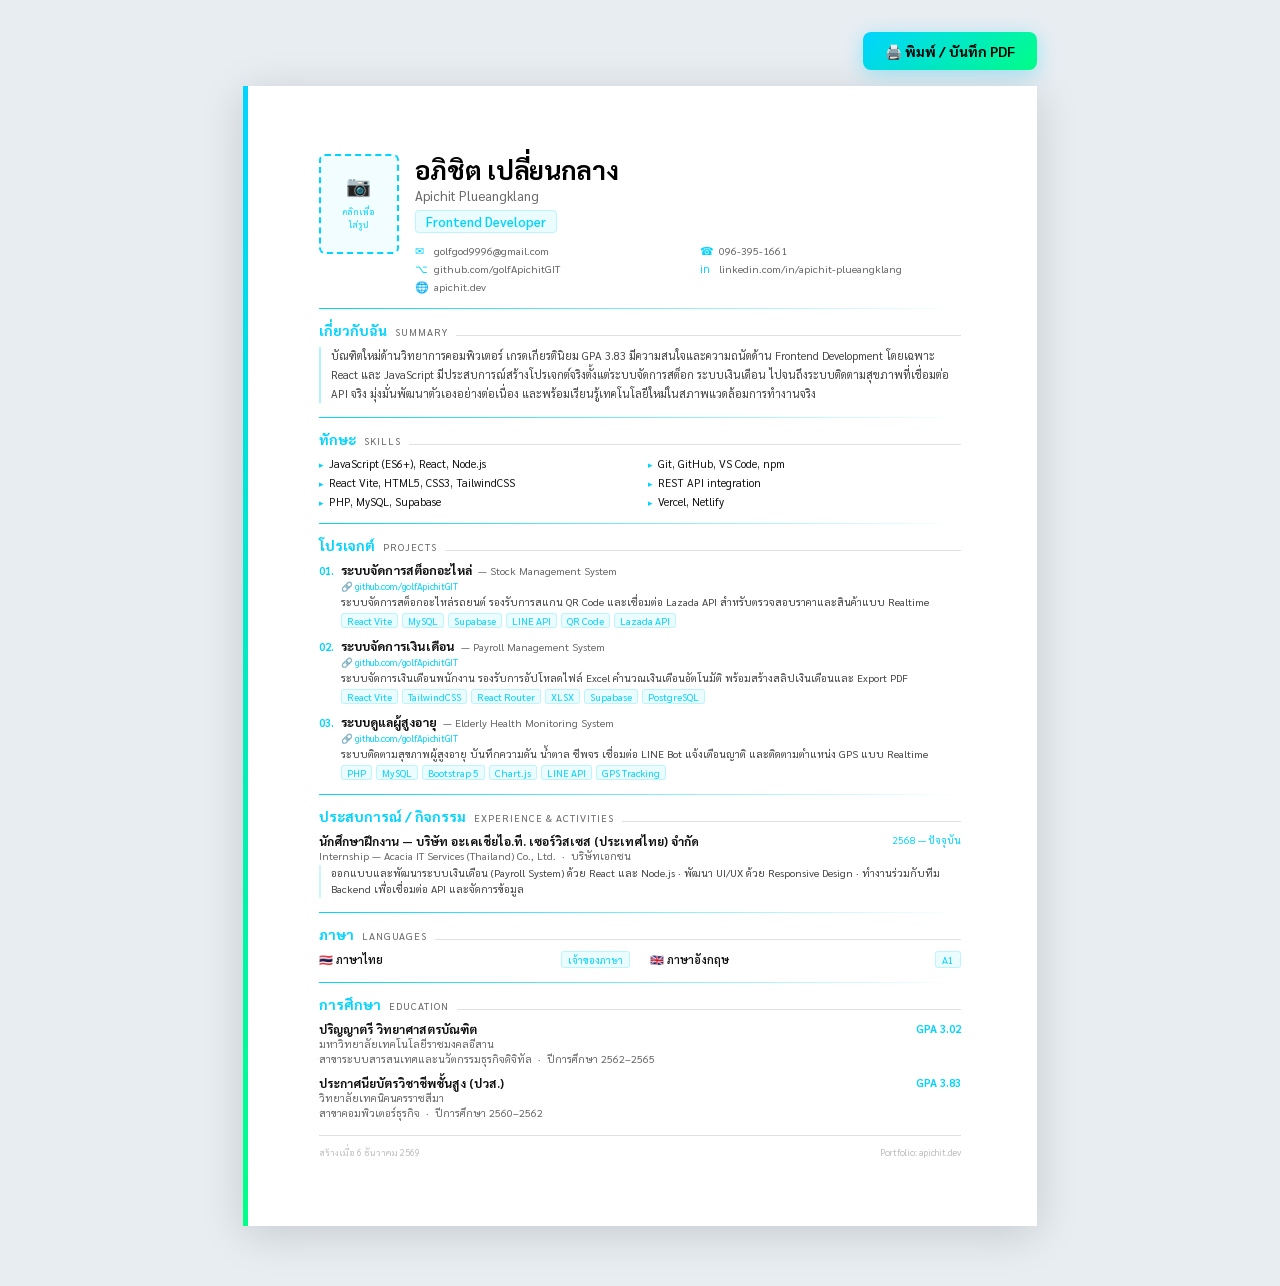
==== cv-print.html @ c7fe65fa "edit skill" ====
<!DOCTYPE html>
<html lang="th">
<head>
<meta charset="UTF-8">
<meta name="viewport" content="width=device-width, initial-scale=1.0">
<title>CV — อภิชิต เปลี่ยนกลาง</title>
<link href="https://fonts.googleapis.com/css2?family=Sarabun:ital,wght@0,300;0,400;0,600;0,700;1,400&display=swap" rel="stylesheet">
<style>
  *, *::before, *::after { margin: 0; padding: 0; box-sizing: border-box; }

  :root {
    --cyan: #00d4ff;
    --green: #00ff88;
    --dark: #050a0f;
    --text: #111;
    --muted: #666;
    --light: #f7f9fa;
    --border: #e0e0e0;
  }

  body {
    font-family: 'Sarabun', sans-serif;
    background: #e8edf2;
    color: var(--text);
    min-height: 100vh;
    display: flex;
    flex-direction: column;
    align-items: center;
    padding: 32px 16px 60px;
  }

  /* Print toolbar */
  .toolbar {
    width: 210mm;
    max-width: 100%;
    display: flex;
    justify-content: flex-end;
    gap: 10px;
    margin-bottom: 16px;
  }

  .btn-print {
    display: flex;
    align-items: center;
    gap: 8px;
    background: linear-gradient(135deg, var(--cyan), var(--green));
    color: #000;
    border: none;
    padding: 10px 22px;
    border-radius: 8px;
    font-family: 'Sarabun', sans-serif;
    font-weight: 700;
    font-size: 14px;
    cursor: pointer;
    box-shadow: 0 4px 20px rgba(0,212,255,0.35);
    transition: transform .2s, box-shadow .2s;
  }
  .btn-print:hover { transform: translateY(-2px); box-shadow: 0 6px 24px rgba(0,212,255,0.5); }

  /* A4 Page */
  .page {
    background: #fff;
    width: 210mm;
    min-height: 297mm;
    max-width: 100%;
    padding: 18mm 20mm 18mm;
    box-shadow: 0 8px 40px rgba(0,0,0,0.15);
    position: relative;
  }

  /* Left accent bar */
  .page::before {
    content: '';
    position: absolute;
    top: 0; left: 0;
    width: 5px;
    height: 100%;
    background: linear-gradient(180deg, var(--cyan), var(--green));
  }

  /* ── HEADER ── */
  .header {
    display: flex;
    align-items: flex-start;
    gap: 16px;
    margin-bottom: 14px;
  }

  /* Photo placeholder */
  .photo-wrap {
    flex-shrink: 0;
    width: 80px;
    height: 100px;
    border-radius: 6px;
    border: 2px dashed var(--cyan);
    background: rgba(0,212,255,0.05);
    display: flex;
    flex-direction: column;
    align-items: center;
    justify-content: center;
    gap: 4px;
    position: relative;
    overflow: hidden;
    cursor: pointer;
  }

  .photo-wrap img {
    width: 100%;
    height: 100%;
    object-fit: cover;
    border-radius: 4px;
    display: none;
  }

  .photo-placeholder-text {
    font-size: 8.5px;
    color: var(--cyan);
    text-align: center;
    line-height: 1.5;
    padding: 4px;
    pointer-events: none;
  }

  .photo-icon {
    font-size: 20px;
    pointer-events: none;
  }

  .photo-input {
    position: absolute;
    inset: 0;
    opacity: 0;
    cursor: pointer;
  }

  .header-info { flex: 1; }

  .name {
    font-size: 26px;
    font-weight: 700;
    letter-spacing: -0.3px;
    line-height: 1.2;
    color: #000;
  }

  .name-en {
    font-size: 13px;
    font-weight: 400;
    color: var(--muted);
    margin-top: 2px;
  }

  .job-title {
    display: inline-block;
    margin-top: 6px;
    font-size: 13px;
    font-weight: 600;
    color: var(--cyan);
    background: rgba(0,212,255,0.08);
    padding: 2px 10px;
    border-radius: 4px;
    border: 1px solid rgba(0,212,255,0.2);
  }

  .contact-grid {
    display: grid;
    grid-template-columns: 1fr 1fr;
    gap: 3px 24px;
    margin-top: 10px;
  }

  .contact-item {
    font-size: 10.5px;
    color: var(--muted);
    display: flex;
    align-items: center;
    gap: 5px;
  }

  .contact-item span.icon {
    color: var(--cyan);
    font-size: 11px;
    width: 14px;
  }

  .contact-item a {
    color: var(--muted);
    text-decoration: none;
  }
  .contact-item a:hover { color: var(--cyan); }

  /* ── DIVIDER ── */
  .divider {
    height: 1px;
    background: linear-gradient(90deg, var(--cyan), transparent);
    margin: 12px 0;
  }

  /* ── SECTION ── */
  .section { margin-bottom: 14px; }

  .section-header {
    display: flex;
    align-items: baseline;
    gap: 8px;
    margin-bottom: 8px;
  }

  .section-title-th {
    font-size: 14px;
    font-weight: 700;
    color: var(--cyan);
  }

  .section-title-en {
    font-size: 10px;
    font-weight: 400;
    color: var(--muted);
    text-transform: uppercase;
    letter-spacing: 1px;
  }

  .section-line {
    flex: 1;
    height: 1px;
    background: var(--border);
    margin-bottom: 2px;
  }

  /* ── SUMMARY ── */
  .summary-text {
    font-size: 11px;
    color: #444;
    line-height: 1.7;
    padding-left: 4px;
    border-left: 2px solid rgba(0,212,255,0.3);
    padding-left: 10px;
  }

  /* ── SKILLS ── */
  .skills-grid {
    display: grid;
    grid-template-columns: 1fr 1fr;
    gap: 4px 16px;
  }

  .skill-row {
    font-size: 11px;
    color: var(--text);
    display: flex;
    align-items: center;
    gap: 5px;
  }

  .skill-row::before {
    content: '▸';
    color: var(--cyan);
    font-size: 9px;
    flex-shrink: 0;
  }

  /* ── PROJECTS ── */
  .project { margin-bottom: 10px; }

  .project-header {
    display: flex;
    align-items: baseline;
    gap: 6px;
    margin-bottom: 2px;
  }

  .project-num {
    font-size: 11px;
    font-weight: 700;
    color: var(--cyan);
    min-width: 16px;
  }

  .project-name-th {
    font-size: 12.5px;
    font-weight: 700;
    color: var(--text);
  }

  .project-name-en {
    font-size: 10.5px;
    color: var(--muted);
    font-weight: 400;
  }

  .project-meta {
    font-size: 9.5px;
    color: var(--muted);
    margin-left: 22px;
    margin-bottom: 2px;
    display: flex;
    gap: 10px;
  }

  .project-meta a {
    color: var(--cyan);
    text-decoration: none;
  }

  .project-desc {
    font-size: 10.5px;
    color: #444;
    margin: 2px 0 3px 22px;
    line-height: 1.5;
  }

  .tech-stack {
    font-size: 10px;
    color: var(--cyan);
    margin-left: 22px;
    display: flex;
    flex-wrap: wrap;
    gap: 4px;
  }

  .tech-tag {
    background: rgba(0,212,255,0.08);
    border: 1px solid rgba(0,212,255,0.2);
    border-radius: 3px;
    padding: 0px 5px;
  }

  /* ── INTERNSHIP / ACTIVITIES ── */
  .exp-item { margin-bottom: 10px; }

  .exp-header {
    display: flex;
    justify-content: space-between;
    align-items: flex-start;
  }

  .exp-title-th {
    font-size: 12px;
    font-weight: 700;
    color: var(--text);
  }

  .exp-title-en {
    font-size: 10.5px;
    color: var(--muted);
  }

  .exp-period {
    font-size: 10px;
    color: var(--cyan);
    white-space: nowrap;
    margin-left: 8px;
  }

  .exp-desc {
    font-size: 10.5px;
    color: #444;
    margin-top: 3px;
    line-height: 1.6;
    padding-left: 10px;
    border-left: 2px solid rgba(0,212,255,0.2);
  }

  .exp-placeholder {
    font-size: 10.5px;
    color: #bbb;
    font-style: italic;
    border: 1px dashed #ddd;
    border-radius: 4px;
    padding: 6px 10px;
  }

  /* ── LANG & CERT ── */
  .lang-cert-grid {
    display: grid;
    grid-template-columns: 1fr 1fr;
    gap: 6px 20px;
  }

  .lang-item {
    display: flex;
    align-items: center;
    justify-content: space-between;
    font-size: 11px;
  }

  .lang-name { color: var(--text); font-weight: 600; }
  .lang-level {
    font-size: 10px;
    color: var(--cyan);
    background: rgba(0,212,255,0.08);
    border: 1px solid rgba(0,212,255,0.2);
    border-radius: 3px;
    padding: 1px 6px;
  }

  /* ── EDUCATION ── */
  .edu-item { margin-bottom: 10px; }

  .edu-header {
    display: flex;
    justify-content: space-between;
    align-items: flex-start;
  }

  .edu-degree-th {
    font-size: 12px;
    font-weight: 700;
    color: var(--text);
  }

  .edu-degree-en {
    font-size: 10.5px;
    color: var(--muted);
  }

  .edu-gpa {
    font-size: 11px;
    font-weight: 700;
    color: var(--cyan);
    white-space: nowrap;
  }

  .edu-detail {
    font-size: 10.5px;
    color: var(--muted);
    margin-top: 2px;
  }

  /* ── FOOTER ── */
  .cv-footer {
    margin-top: 16px;
    padding-top: 10px;
    border-top: 1px solid var(--border);
    display: flex;
    justify-content: space-between;
    align-items: center;
  }

  .footer-date {
    font-size: 9px;
    color: #bbb;
  }

  .footer-brand {
    font-size: 9px;
    color: #bbb;
  }

  /* ── PRINT ── */
  @media print {
    body { background: white; padding: 0; }
    .toolbar { display: none; }
    .page {
      box-shadow: none;
      width: 100%;
      min-height: unset;
      padding: 15mm 18mm;
    }
    .page::before { display: none; }
    a { color: var(--muted) !important; }
    .photo-wrap { border-style: solid; }
    .photo-placeholder-text, .photo-icon { display: none; }
  }

  @page { size: A4; margin: 0; }
</style>
</head>
<body>

<div class="toolbar no-print">
  <button class="btn-print" onclick="window.print()">
    🖨️ พิมพ์ / บันทึก PDF
  </button>
</div>

<div class="page">

  <!-- HEADER -->
  <div class="header">

    <!-- Photo -->
    <div class="photo-wrap" title="คลิกเพื่ออัปโหลดรูปภาพ">
      <img id="photo-preview" src="" alt="profile photo">
      <div class="photo-icon">📷</div>
      <div class="photo-placeholder-text">คลิกเพื่อ<br>ใส่รูป</div>
      <input type="file" class="photo-input" accept="image/*" id="photo-input">
    </div>

    <div class="header-info">
      <div class="name">อภิชิต เปลี่ยนกลาง</div>
      <div class="name-en">Apichit Plueangklang</div>
      <div class="job-title">Frontend Developer</div>
      <div class="contact-grid">
        <div class="contact-item">
          <span class="icon">✉</span>
          <a href="mailto:golfgod9996@gmail.com">golfgod9996@gmail.com</a>
        </div>
        <div class="contact-item">
          <span class="icon">☎</span>
          096-395-1661
        </div>
        <div class="contact-item">
          <span class="icon">⌥</span>
          <a href="https://github.com/golfApichitGIT" target="_blank">github.com/golfApichitGIT</a>
        </div>
        <div class="contact-item">
          <span class="icon">in</span>
          <a href="https://www.linkedin.com/in/apichit-pulangklang-5ba726401/" target="_blank">linkedin.com/in/apichit-plueangklang</a>
        </div>
        <div class="contact-item">
          <span class="icon">🌐</span>
          <a href="https://apichit.dev" target="_blank">apichit.dev</a>
        </div>
      </div>
    </div>
  </div>

  <div class="divider"></div>

  <!-- SUMMARY -->
  <div class="section">
    <div class="section-header">
      <span class="section-title-th">เกี่ยวกับฉัน</span>
      <span class="section-title-en">Summary</span>
      <div class="section-line"></div>
    </div>
    <div class="summary-text">
      บัณฑิตใหม่ด้านวิทยาการคอมพิวเตอร์ เกรดเกียรตินิยม GPA 3.83 มีความสนใจและความถนัดด้าน Frontend Development
      โดยเฉพาะ React และ JavaScript มีประสบการณ์สร้างโปรเจกต์จริงตั้งแต่ระบบจัดการสต็อก ระบบเงินเดือน
      ไปจนถึงระบบติดตามสุขภาพที่เชื่อมต่อ API จริง มุ่งมั่นพัฒนาตัวเองอย่างต่อเนื่อง และพร้อมเรียนรู้เทคโนโลยีใหม่ในสภาพแวดล้อมการทำงานจริง
    </div>
  </div>

  <div class="divider"></div>

  <!-- SKILLS -->
  <div class="section">
    <div class="section-header">
      <span class="section-title-th">ทักษะ</span>
      <span class="section-title-en">Skills</span>
      <div class="section-line"></div>
    </div>
    <div class="skills-grid">
      <div class="skill-row">JavaScript (ES6+), React, Node.js</div>
      <div class="skill-row">Git, GitHub, VS Code, npm</div>
      <div class="skill-row">React Vite, HTML5, CSS3, TailwindCSS</div>
      <div class="skill-row">REST API integration</div>
      <div class="skill-row">PHP, MySQL, Supabase</div>
      <div class="skill-row">Vercel, Netlify</div>
    </div>
  </div>

  <div class="divider"></div>

  <!-- PROJECTS -->
  <div class="section">
    <div class="section-header">
      <span class="section-title-th">โปรเจกต์</span>
      <span class="section-title-en">Projects</span>
      <div class="section-line"></div>
    </div>

    <div class="project">
      <div class="project-header">
        <span class="project-num">01.</span>
        <span class="project-name-th">ระบบจัดการสต็อกอะไหล่</span>
        <span class="project-name-en">— Stock Management System</span>
      </div>
      <div class="project-meta">
        <span>🔗 <a href="https://github.com/golfApichitGIT" target="_blank">github.com/golfApichitGIT</a></span>
      </div>
      <div class="project-desc">ระบบจัดการสต็อกอะไหล่รถยนต์ รองรับการสแกน QR Code และเชื่อมต่อ Lazada API สำหรับตรวจสอบราคาและสินค้าแบบ Realtime</div>
      <div class="tech-stack">
        <span class="tech-tag">React Vite</span>
        <span class="tech-tag">MySQL</span>
        <span class="tech-tag">Supabase</span>
        <span class="tech-tag">LINE API</span>
        <span class="tech-tag">QR Code</span>
        <span class="tech-tag">Lazada API</span>
      </div>
    </div>

    <div class="project">
      <div class="project-header">
        <span class="project-num">02.</span>
        <span class="project-name-th">ระบบจัดการเงินเดือน</span>
        <span class="project-name-en">— Payroll Management System</span>
      </div>
      <div class="project-meta">
        <span>🔗 <a href="https://github.com/golfApichitGIT" target="_blank">github.com/golfApichitGIT</a></span>
      </div>
      <div class="project-desc">ระบบจัดการเงินเดือนพนักงาน รองรับการอัปโหลดไฟล์ Excel คำนวณเงินเดือนอัตโนมัติ พร้อมสร้างสลิปเงินเดือนและ Export PDF</div>
      <div class="tech-stack">
        <span class="tech-tag">React Vite</span>
        <span class="tech-tag">TailwindCSS</span>
        <span class="tech-tag">React Router</span>
        <span class="tech-tag">XLSX</span>
        <span class="tech-tag">Supabase</span>
        <span class="tech-tag">PostgreSQL</span>
      </div>
    </div>

    <div class="project">
      <div class="project-header">
        <span class="project-num">03.</span>
        <span class="project-name-th">ระบบดูแลผู้สูงอายุ</span>
        <span class="project-name-en">— Elderly Health Monitoring System</span>
      </div>
      <div class="project-meta">
        <span>🔗 <a href="https://github.com/golfApichitGIT" target="_blank">github.com/golfApichitGIT</a></span>
      </div>
      <div class="project-desc">ระบบติดตามสุขภาพผู้สูงอายุ บันทึกความดัน น้ำตาล ชีพจร เชื่อมต่อ LINE Bot แจ้งเตือนญาติ และติดตามตำแหน่ง GPS แบบ Realtime</div>
      <div class="tech-stack">
        <span class="tech-tag">PHP</span>
        <span class="tech-tag">MySQL</span>
        <span class="tech-tag">Bootstrap 5</span>
        <span class="tech-tag">Chart.js</span>
        <span class="tech-tag">LINE API</span>
        <span class="tech-tag">GPS Tracking</span>
      </div>
    </div>
  </div>

  <div class="divider"></div>

  <!-- INTERNSHIP / ACTIVITIES -->
  <div class="section">
    <div class="section-header">
      <span class="section-title-th">ประสบการณ์ / กิจกรรม</span>
      <span class="section-title-en">Experience &amp; Activities</span>
      <div class="section-line"></div>
    </div>

    <div class="exp-item">
      <div class="exp-header">
        <div>
          <div class="exp-title-th">นักศึกษาฝึกงาน — บริษัท อะเคเชียไอ.ที. เซอร์วิสเซส (ประเทศไทย) จำกัด</div>
          <div class="exp-title-en">Internship — Acacia IT Services (Thailand) Co., Ltd. &nbsp;·&nbsp; บริษัทเอกชน</div>
        </div>
        <div class="exp-period">2568 — ปัจจุบัน</div>
      </div>
      <div class="exp-desc">
        ออกแบบและพัฒนาระบบเงินเดือน (Payroll System) ด้วย React และ Node.js · พัฒนา UI/UX ด้วย Responsive Design · ทำงานร่วมกับทีม Backend เพื่อเชื่อมต่อ API และจัดการข้อมูล
      </div>
    </div>
  </div>

  <div class="divider"></div>

  <!-- LANGUAGE -->
  <div class="section">
    <div class="section-header">
      <span class="section-title-th">ภาษา</span>
      <span class="section-title-en">Languages</span>
      <div class="section-line"></div>
    </div>
    <div class="lang-cert-grid">
      <div class="lang-item">
        <span class="lang-name">🇹🇭 ภาษาไทย</span>
        <span class="lang-level">เจ้าของภาษา</span>
      </div>
      <div class="lang-item">
        <span class="lang-name">🇬🇧 ภาษาอังกฤษ</span>
        <span class="lang-level">A1</span>
      </div>
    </div>
  </div>

  <div class="divider"></div>

  <!-- EDUCATION -->
  <div class="section">
    <div class="section-header">
      <span class="section-title-th">การศึกษา</span>
      <span class="section-title-en">Education</span>
      <div class="section-line"></div>
    </div>

    <div class="edu-item">
      <div class="edu-header">
        <div>
          <div class="edu-degree-th">ปริญญาตรี วิทยาศาสตรบัณฑิต</div>
          <div class="edu-degree-en">มหาวิทยาลัยเทคโนโลยีราชมงคลอีสาน</div>
          <div class="edu-detail">สาขาระบบสารสนเทศและนวัตกรรมธุรกิจดิจิทัล &nbsp;·&nbsp; ปีการศึกษา 2562–2565</div>
        </div>
        <div class="edu-gpa">GPA 3.02</div>
      </div>
    </div>

    <div class="edu-item">
      <div class="edu-header">
        <div>
          <div class="edu-degree-th">ประกาศนียบัตรวิชาชีพชั้นสูง (ปวส.)</div>
          <div class="edu-degree-en">วิทยาลัยเทคนิคนครราชสีมา</div>
          <div class="edu-detail">สาขาคอมพิวเตอร์ธุรกิจ &nbsp;·&nbsp; ปีการศึกษา 2560–2562</div>
        </div>
        <div class="edu-gpa">GPA 3.83</div>
      </div>
    </div>
  </div>

  <!-- FOOTER -->
  <div class="cv-footer">
    <div class="footer-date" id="gen-date"></div>
    <div class="footer-brand">Portfolio: apichit.dev</div>
  </div>

</div>

<script>
  // Generate date
  const d = new Date();
  document.getElementById('gen-date').textContent =
    'สร้างเมื่อ ' + d.toLocaleDateString('th-TH', { year: 'numeric', month: 'long', day: 'numeric' });

  // Photo upload preview
  const input = document.getElementById('photo-input');
  const preview = document.getElementById('photo-preview');
  const wrap = preview.closest('.photo-wrap');

  input.addEventListener('change', function() {
    const file = this.files[0];
    if (!file) return;
    const reader = new FileReader();
    reader.onload = function(e) {
      preview.src = e.target.result;
      preview.style.display = 'block';
      wrap.querySelector('.photo-icon').style.display = 'none';
      wrap.querySelector('.photo-placeholder-text').style.display = 'none';
    };
    reader.readAsDataURL(file);
  });
</script>
</body>
</html>
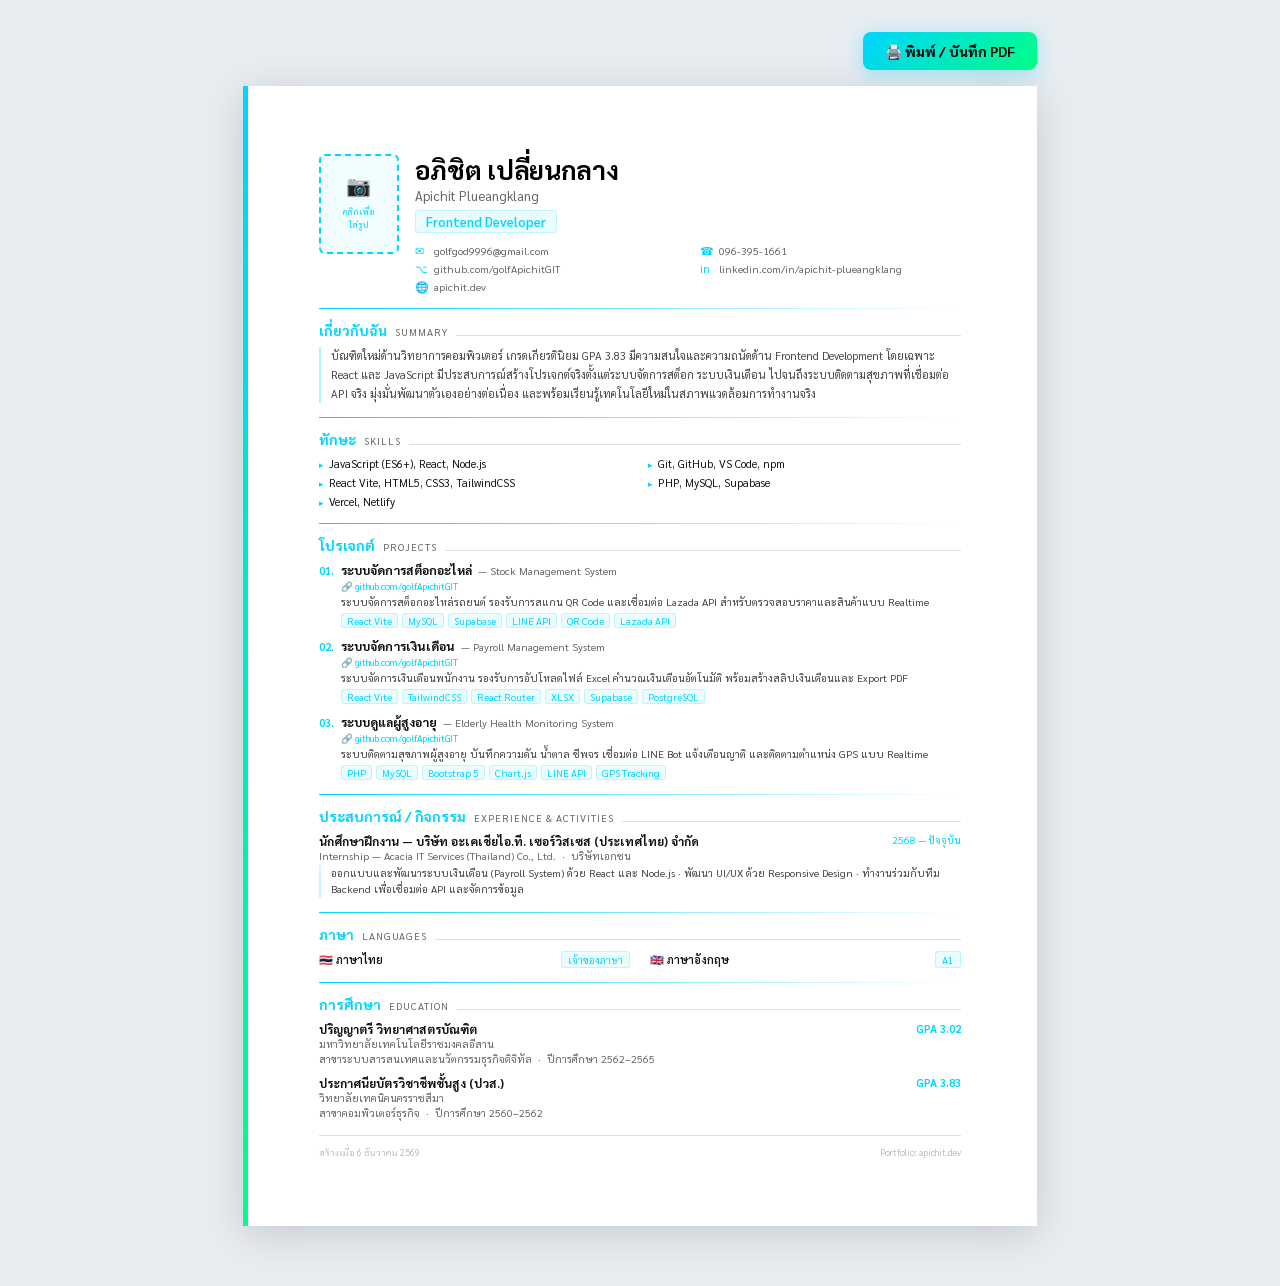
==== commit 16eb4b00: "fix: resolve missing main.js, CV print, image paths, performance, accessibility & code quality" ====
--- a/cv-print.html
+++ b/cv-print.html
@@ -545,7 +545,6 @@
       <div class="skill-row">JavaScript (ES6+), React, Node.js</div>
       <div class="skill-row">Git, GitHub, VS Code, npm</div>
       <div class="skill-row">React Vite, HTML5, CSS3, TailwindCSS</div>
-      <div class="skill-row">REST API integration</div>
       <div class="skill-row">PHP, MySQL, Supabase</div>
       <div class="skill-row">Vercel, Netlify</div>
     </div>
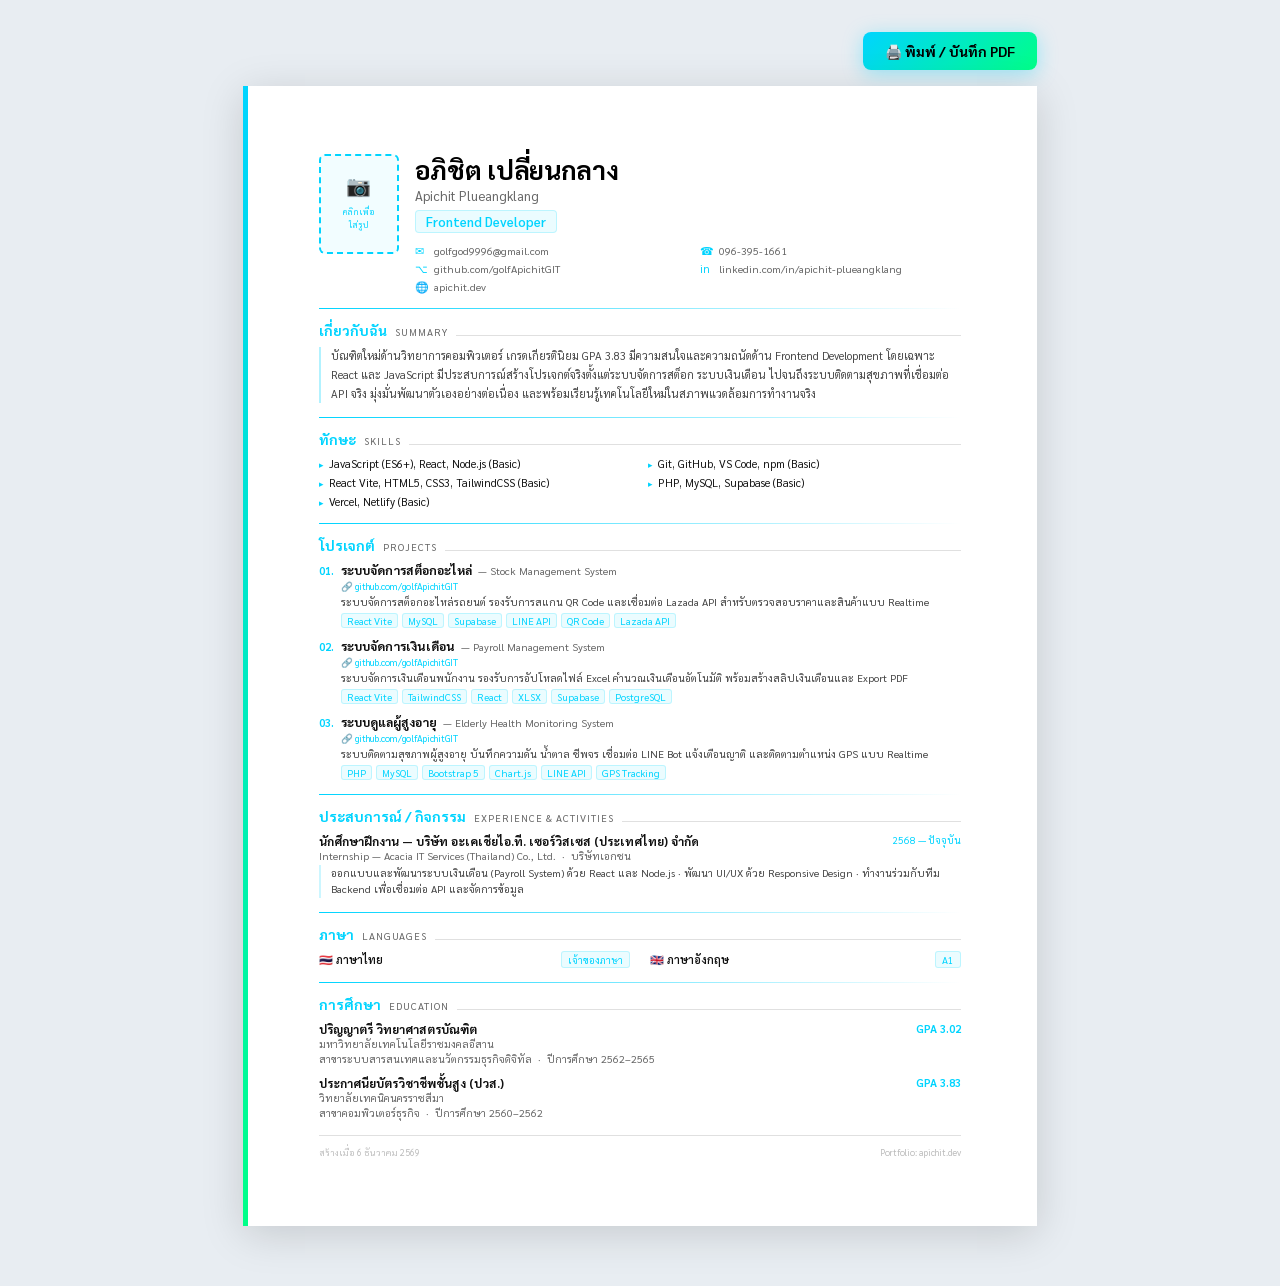
==== commit c9eb2cfc: "add(basic)" ====
--- a/cv-print.html
+++ b/cv-print.html
@@ -542,11 +542,11 @@
       <div class="section-line"></div>
     </div>
     <div class="skills-grid">
-      <div class="skill-row">JavaScript (ES6+), React, Node.js</div>
-      <div class="skill-row">Git, GitHub, VS Code, npm</div>
-      <div class="skill-row">React Vite, HTML5, CSS3, TailwindCSS</div>
-      <div class="skill-row">PHP, MySQL, Supabase</div>
-      <div class="skill-row">Vercel, Netlify</div>
+      <div class="skill-row">JavaScript (ES6+), React, Node.js (Basic)</div>
+      <div class="skill-row">Git, GitHub, VS Code, npm (Basic)</div>
+      <div class="skill-row">React Vite, HTML5, CSS3, TailwindCSS (Basic)</div>
+      <div class="skill-row">PHP, MySQL, Supabase (Basic)</div>
+      <div class="skill-row">Vercel, Netlify (Basic)</div>
     </div>
   </div>
 
@@ -593,7 +593,7 @@
       <div class="tech-stack">
         <span class="tech-tag">React Vite</span>
         <span class="tech-tag">TailwindCSS</span>
-        <span class="tech-tag">React Router</span>
+        <span class="tech-tag">React</span>
         <span class="tech-tag">XLSX</span>
         <span class="tech-tag">Supabase</span>
         <span class="tech-tag">PostgreSQL</span>
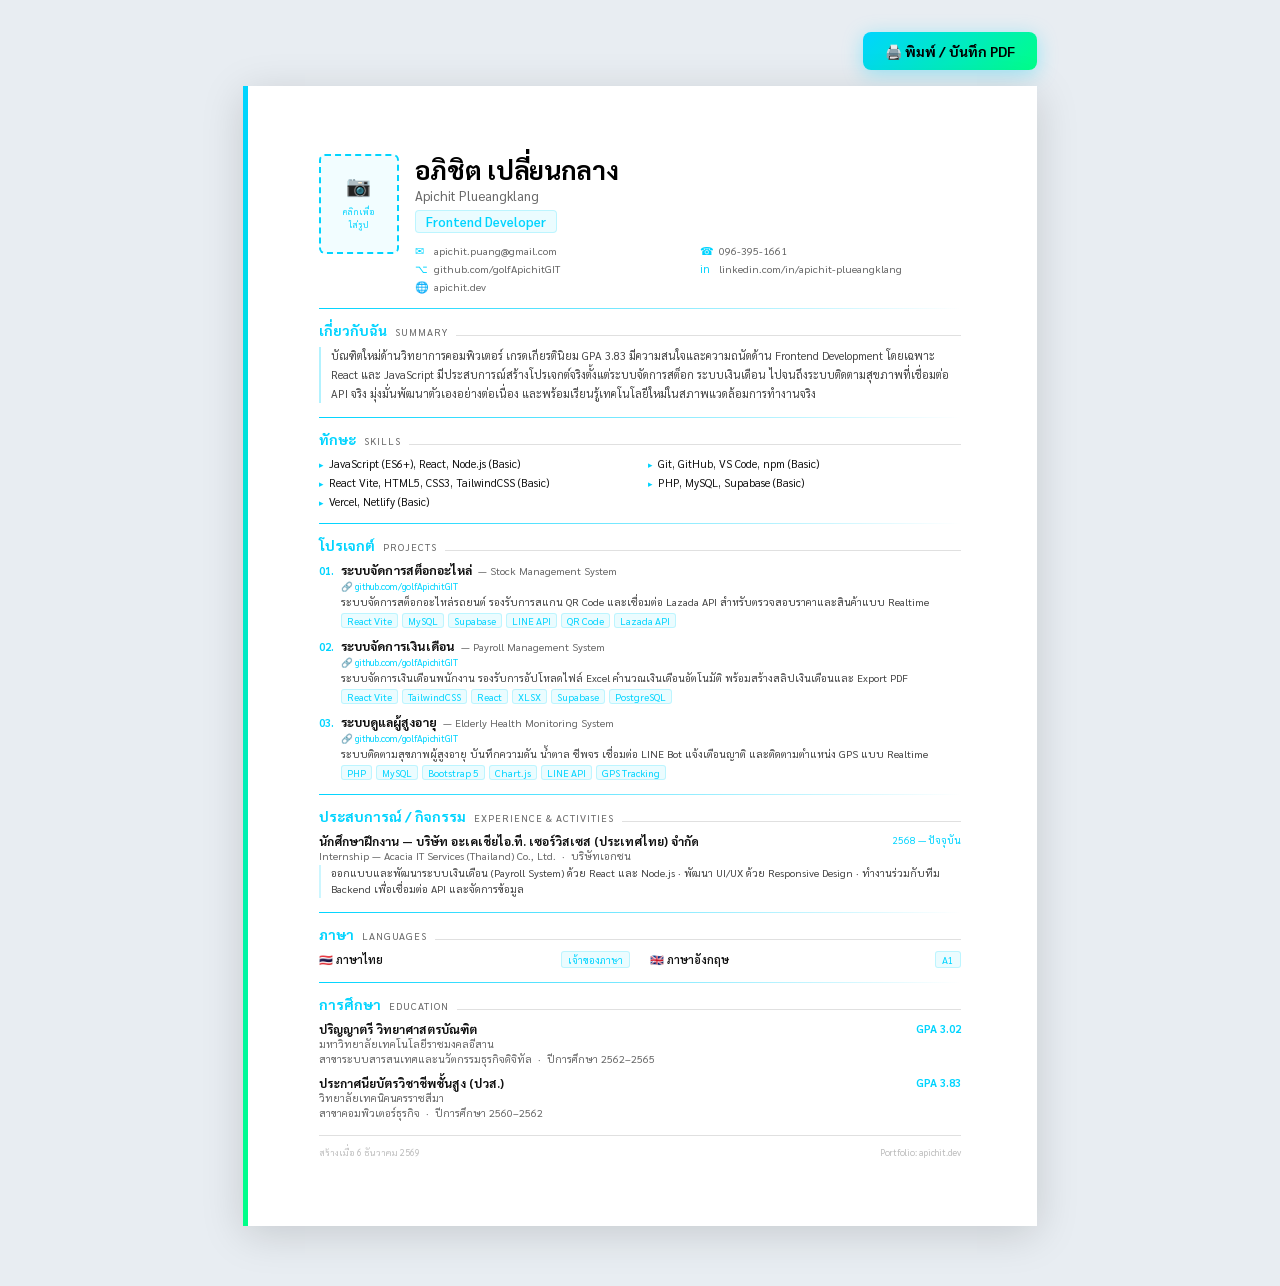
==== commit 976f2077: "edit Mail" ====
--- a/cv-print.html
+++ b/cv-print.html
@@ -494,7 +494,7 @@
       <div class="contact-grid">
         <div class="contact-item">
           <span class="icon">✉</span>
-          <a href="mailto:golfgod9996@gmail.com">golfgod9996@gmail.com</a>
+          <a href="mailto:apichit.puang@gmail.com">apichit.puang@gmail.com</a>
         </div>
         <div class="contact-item">
           <span class="icon">☎</span>
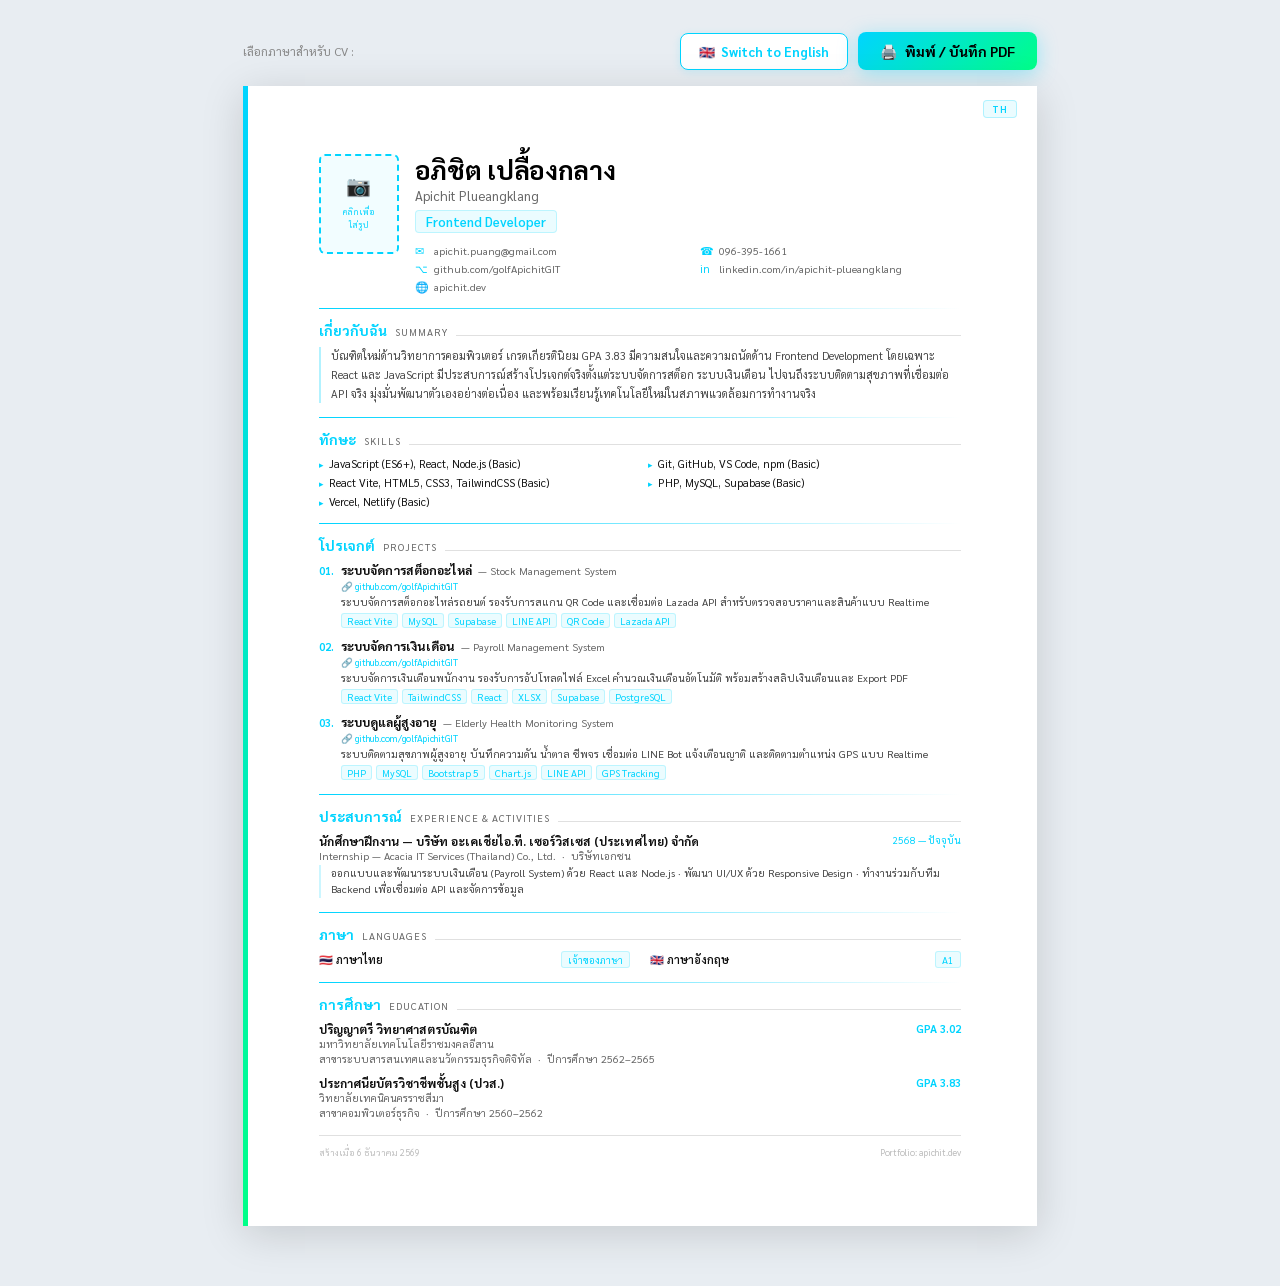
==== commit f54184f4: "TH-TO-EN-PDF" ====
--- a/cv-print.html
+++ b/cv-print.html
@@ -3,7 +3,7 @@
 <head>
 <meta charset="UTF-8">
 <meta name="viewport" content="width=device-width, initial-scale=1.0">
-<title>CV — อภิชิต เปลี่ยนกลาง</title>
+<title>CV — อภิชิต เปลื้องกลาง / Apichit Plueangklang</title>
 <link href="https://fonts.googleapis.com/css2?family=Sarabun:ital,wght@0,300;0,400;0,600;0,700;1,400&display=swap" rel="stylesheet">
 <style>
   *, *::before, *::after { margin: 0; padding: 0; box-sizing: border-box; }
@@ -29,14 +29,44 @@
     padding: 32px 16px 60px;
   }
 
-  /* Print toolbar */
+  /* ── Toolbar ── */
   .toolbar {
     width: 210mm;
     max-width: 100%;
     display: flex;
-    justify-content: flex-end;
+    justify-content: space-between;
+    align-items: center;
     gap: 10px;
     margin-bottom: 16px;
+  }
+
+  .toolbar-right {
+    display: flex;
+    gap: 10px;
+    align-items: center;
+  }
+
+  /* Language Toggle */
+  .btn-lang {
+    display: flex;
+    align-items: center;
+    gap: 6px;
+    background: #fff;
+    color: var(--cyan);
+    border: 1.5px solid var(--cyan);
+    padding: 9px 18px;
+    border-radius: 8px;
+    font-family: 'Sarabun', sans-serif;
+    font-weight: 700;
+    font-size: 13px;
+    cursor: pointer;
+    transition: all .2s;
+    box-shadow: 0 2px 8px rgba(0,212,255,0.15);
+  }
+  .btn-lang:hover {
+    background: rgba(0,212,255,0.08);
+    box-shadow: 0 4px 16px rgba(0,212,255,0.3);
+    transform: translateY(-1px);
   }
 
   .btn-print {
@@ -57,6 +87,22 @@
   }
   .btn-print:hover { transform: translateY(-2px); box-shadow: 0 6px 24px rgba(0,212,255,0.5); }
 
+  /* Language badge on page */
+  .lang-badge {
+    position: absolute;
+    top: 14px;
+    right: 20px;
+    font-size: 9px;
+    font-weight: 700;
+    color: var(--cyan);
+    background: rgba(0,212,255,0.08);
+    border: 1px solid rgba(0,212,255,0.25);
+    border-radius: 4px;
+    padding: 2px 8px;
+    letter-spacing: 0.08em;
+    text-transform: uppercase;
+  }
+
   /* A4 Page */
   .page {
     background: #fff;
@@ -66,9 +112,11 @@
     padding: 18mm 20mm 18mm;
     box-shadow: 0 8px 40px rgba(0,0,0,0.15);
     position: relative;
-  }
-
-  /* Left accent bar */
+    /* fade transition on lang switch */
+    transition: opacity 0.15s ease;
+  }
+  .page.switching { opacity: 0; }
+
   .page::before {
     content: '';
     position: absolute;
@@ -79,384 +127,105 @@
   }
 
   /* ── HEADER ── */
-  .header {
-    display: flex;
-    align-items: flex-start;
-    gap: 16px;
-    margin-bottom: 14px;
-  }
-
-  /* Photo placeholder */
+  .header { display: flex; align-items: flex-start; gap: 16px; margin-bottom: 14px; }
+
   .photo-wrap {
     flex-shrink: 0;
-    width: 80px;
-    height: 100px;
+    width: 80px; height: 100px;
     border-radius: 6px;
     border: 2px dashed var(--cyan);
     background: rgba(0,212,255,0.05);
-    display: flex;
-    flex-direction: column;
-    align-items: center;
-    justify-content: center;
-    gap: 4px;
-    position: relative;
-    overflow: hidden;
-    cursor: pointer;
-  }
-
-  .photo-wrap img {
-    width: 100%;
-    height: 100%;
-    object-fit: cover;
-    border-radius: 4px;
-    display: none;
-  }
-
-  .photo-placeholder-text {
-    font-size: 8.5px;
-    color: var(--cyan);
-    text-align: center;
-    line-height: 1.5;
-    padding: 4px;
-    pointer-events: none;
-  }
-
-  .photo-icon {
-    font-size: 20px;
-    pointer-events: none;
-  }
-
-  .photo-input {
-    position: absolute;
-    inset: 0;
-    opacity: 0;
-    cursor: pointer;
-  }
+    display: flex; flex-direction: column; align-items: center; justify-content: center;
+    gap: 4px; position: relative; overflow: hidden; cursor: pointer;
+  }
+  .photo-wrap img { width: 100%; height: 100%; object-fit: cover; border-radius: 4px; display: none; }
+  .photo-placeholder-text { font-size: 8.5px; color: var(--cyan); text-align: center; line-height: 1.5; padding: 4px; pointer-events: none; }
+  .photo-icon { font-size: 20px; pointer-events: none; }
+  .photo-input { position: absolute; inset: 0; opacity: 0; cursor: pointer; }
 
   .header-info { flex: 1; }
 
-  .name {
-    font-size: 26px;
-    font-weight: 700;
-    letter-spacing: -0.3px;
-    line-height: 1.2;
-    color: #000;
-  }
-
-  .name-en {
-    font-size: 13px;
-    font-weight: 400;
-    color: var(--muted);
-    margin-top: 2px;
-  }
-
+  .name { font-size: 26px; font-weight: 700; letter-spacing: -0.3px; line-height: 1.2; color: #000; }
+  .name-sub { font-size: 13px; font-weight: 400; color: var(--muted); margin-top: 2px; }
   .job-title {
-    display: inline-block;
-    margin-top: 6px;
-    font-size: 13px;
-    font-weight: 600;
-    color: var(--cyan);
-    background: rgba(0,212,255,0.08);
-    padding: 2px 10px;
-    border-radius: 4px;
-    border: 1px solid rgba(0,212,255,0.2);
-  }
-
-  .contact-grid {
-    display: grid;
-    grid-template-columns: 1fr 1fr;
-    gap: 3px 24px;
-    margin-top: 10px;
-  }
-
-  .contact-item {
-    font-size: 10.5px;
-    color: var(--muted);
-    display: flex;
-    align-items: center;
-    gap: 5px;
-  }
-
-  .contact-item span.icon {
-    color: var(--cyan);
-    font-size: 11px;
-    width: 14px;
-  }
-
-  .contact-item a {
-    color: var(--muted);
-    text-decoration: none;
-  }
+    display: inline-block; margin-top: 6px;
+    font-size: 13px; font-weight: 600; color: var(--cyan);
+    background: rgba(0,212,255,0.08); padding: 2px 10px;
+    border-radius: 4px; border: 1px solid rgba(0,212,255,0.2);
+  }
+
+  .contact-grid { display: grid; grid-template-columns: 1fr 1fr; gap: 3px 24px; margin-top: 10px; }
+  .contact-item { font-size: 10.5px; color: var(--muted); display: flex; align-items: center; gap: 5px; }
+  .contact-item span.icon { color: var(--cyan); font-size: 11px; width: 14px; }
+  .contact-item a { color: var(--muted); text-decoration: none; }
   .contact-item a:hover { color: var(--cyan); }
 
   /* ── DIVIDER ── */
-  .divider {
-    height: 1px;
-    background: linear-gradient(90deg, var(--cyan), transparent);
-    margin: 12px 0;
-  }
+  .divider { height: 1px; background: linear-gradient(90deg, var(--cyan), transparent); margin: 12px 0; }
 
   /* ── SECTION ── */
   .section { margin-bottom: 14px; }
-
-  .section-header {
-    display: flex;
-    align-items: baseline;
-    gap: 8px;
-    margin-bottom: 8px;
-  }
-
-  .section-title-th {
-    font-size: 14px;
-    font-weight: 700;
-    color: var(--cyan);
-  }
-
-  .section-title-en {
-    font-size: 10px;
-    font-weight: 400;
-    color: var(--muted);
-    text-transform: uppercase;
-    letter-spacing: 1px;
-  }
-
-  .section-line {
-    flex: 1;
-    height: 1px;
-    background: var(--border);
-    margin-bottom: 2px;
-  }
+  .section-header { display: flex; align-items: baseline; gap: 8px; margin-bottom: 8px; }
+  .section-title-main { font-size: 14px; font-weight: 700; color: var(--cyan); }
+  .section-title-sub { font-size: 10px; font-weight: 400; color: var(--muted); text-transform: uppercase; letter-spacing: 1px; }
+  .section-line { flex: 1; height: 1px; background: var(--border); margin-bottom: 2px; }
 
   /* ── SUMMARY ── */
   .summary-text {
-    font-size: 11px;
-    color: #444;
-    line-height: 1.7;
-    padding-left: 4px;
-    border-left: 2px solid rgba(0,212,255,0.3);
-    padding-left: 10px;
+    font-size: 11px; color: #444; line-height: 1.7;
+    border-left: 2px solid rgba(0,212,255,0.3); padding-left: 10px;
   }
 
   /* ── SKILLS ── */
-  .skills-grid {
-    display: grid;
-    grid-template-columns: 1fr 1fr;
-    gap: 4px 16px;
-  }
-
-  .skill-row {
-    font-size: 11px;
-    color: var(--text);
-    display: flex;
-    align-items: center;
-    gap: 5px;
-  }
-
-  .skill-row::before {
-    content: '▸';
-    color: var(--cyan);
-    font-size: 9px;
-    flex-shrink: 0;
-  }
+  .skills-grid { display: grid; grid-template-columns: 1fr 1fr; gap: 4px 16px; }
+  .skill-row { font-size: 11px; color: var(--text); display: flex; align-items: center; gap: 5px; }
+  .skill-row::before { content: '▸'; color: var(--cyan); font-size: 9px; flex-shrink: 0; }
 
   /* ── PROJECTS ── */
   .project { margin-bottom: 10px; }
-
-  .project-header {
-    display: flex;
-    align-items: baseline;
-    gap: 6px;
-    margin-bottom: 2px;
-  }
-
-  .project-num {
-    font-size: 11px;
-    font-weight: 700;
-    color: var(--cyan);
-    min-width: 16px;
-  }
-
-  .project-name-th {
-    font-size: 12.5px;
-    font-weight: 700;
-    color: var(--text);
-  }
-
-  .project-name-en {
-    font-size: 10.5px;
-    color: var(--muted);
-    font-weight: 400;
-  }
-
-  .project-meta {
-    font-size: 9.5px;
-    color: var(--muted);
-    margin-left: 22px;
-    margin-bottom: 2px;
-    display: flex;
-    gap: 10px;
-  }
-
-  .project-meta a {
-    color: var(--cyan);
-    text-decoration: none;
-  }
-
-  .project-desc {
-    font-size: 10.5px;
-    color: #444;
-    margin: 2px 0 3px 22px;
-    line-height: 1.5;
-  }
-
-  .tech-stack {
-    font-size: 10px;
-    color: var(--cyan);
-    margin-left: 22px;
-    display: flex;
-    flex-wrap: wrap;
-    gap: 4px;
-  }
-
-  .tech-tag {
-    background: rgba(0,212,255,0.08);
-    border: 1px solid rgba(0,212,255,0.2);
-    border-radius: 3px;
-    padding: 0px 5px;
-  }
-
-  /* ── INTERNSHIP / ACTIVITIES ── */
+  .project-header-row { display: flex; align-items: baseline; gap: 6px; margin-bottom: 2px; }
+  .project-num { font-size: 11px; font-weight: 700; color: var(--cyan); min-width: 16px; }
+  .project-name-main { font-size: 12.5px; font-weight: 700; color: var(--text); }
+  .project-name-sub { font-size: 10.5px; color: var(--muted); font-weight: 400; }
+  .project-meta { font-size: 9.5px; color: var(--muted); margin-left: 22px; margin-bottom: 2px; display: flex; gap: 10px; }
+  .project-meta a { color: var(--cyan); text-decoration: none; }
+  .project-desc { font-size: 10.5px; color: #444; margin: 2px 0 3px 22px; line-height: 1.5; }
+  .tech-stack { font-size: 10px; color: var(--cyan); margin-left: 22px; display: flex; flex-wrap: wrap; gap: 4px; }
+  .tech-tag { background: rgba(0,212,255,0.08); border: 1px solid rgba(0,212,255,0.2); border-radius: 3px; padding: 0px 5px; }
+
+  /* ── EXPERIENCE ── */
   .exp-item { margin-bottom: 10px; }
-
-  .exp-header {
-    display: flex;
-    justify-content: space-between;
-    align-items: flex-start;
-  }
-
-  .exp-title-th {
-    font-size: 12px;
-    font-weight: 700;
-    color: var(--text);
-  }
-
-  .exp-title-en {
-    font-size: 10.5px;
-    color: var(--muted);
-  }
-
-  .exp-period {
-    font-size: 10px;
-    color: var(--cyan);
-    white-space: nowrap;
-    margin-left: 8px;
-  }
-
-  .exp-desc {
-    font-size: 10.5px;
-    color: #444;
-    margin-top: 3px;
-    line-height: 1.6;
-    padding-left: 10px;
-    border-left: 2px solid rgba(0,212,255,0.2);
-  }
-
-  .exp-placeholder {
-    font-size: 10.5px;
-    color: #bbb;
-    font-style: italic;
-    border: 1px dashed #ddd;
-    border-radius: 4px;
-    padding: 6px 10px;
-  }
-
-  /* ── LANG & CERT ── */
-  .lang-cert-grid {
-    display: grid;
-    grid-template-columns: 1fr 1fr;
-    gap: 6px 20px;
-  }
-
-  .lang-item {
-    display: flex;
-    align-items: center;
-    justify-content: space-between;
-    font-size: 11px;
-  }
-
+  .exp-header { display: flex; justify-content: space-between; align-items: flex-start; }
+  .exp-title-main { font-size: 12px; font-weight: 700; color: var(--text); }
+  .exp-title-sub { font-size: 10.5px; color: var(--muted); }
+  .exp-period { font-size: 10px; color: var(--cyan); white-space: nowrap; margin-left: 8px; }
+  .exp-desc { font-size: 10.5px; color: #444; margin-top: 3px; line-height: 1.6; padding-left: 10px; border-left: 2px solid rgba(0,212,255,0.2); }
+
+  /* ── LANGUAGE PROFICIENCY ── */
+  .lang-cert-grid { display: grid; grid-template-columns: 1fr 1fr; gap: 6px 20px; }
+  .lang-item { display: flex; align-items: center; justify-content: space-between; font-size: 11px; }
   .lang-name { color: var(--text); font-weight: 600; }
-  .lang-level {
-    font-size: 10px;
-    color: var(--cyan);
-    background: rgba(0,212,255,0.08);
-    border: 1px solid rgba(0,212,255,0.2);
-    border-radius: 3px;
-    padding: 1px 6px;
-  }
+  .lang-level { font-size: 10px; color: var(--cyan); background: rgba(0,212,255,0.08); border: 1px solid rgba(0,212,255,0.2); border-radius: 3px; padding: 1px 6px; }
 
   /* ── EDUCATION ── */
   .edu-item { margin-bottom: 10px; }
-
-  .edu-header {
-    display: flex;
-    justify-content: space-between;
-    align-items: flex-start;
-  }
-
-  .edu-degree-th {
-    font-size: 12px;
-    font-weight: 700;
-    color: var(--text);
-  }
-
-  .edu-degree-en {
-    font-size: 10.5px;
-    color: var(--muted);
-  }
-
-  .edu-gpa {
-    font-size: 11px;
-    font-weight: 700;
-    color: var(--cyan);
-    white-space: nowrap;
-  }
-
-  .edu-detail {
-    font-size: 10.5px;
-    color: var(--muted);
-    margin-top: 2px;
-  }
+  .edu-header { display: flex; justify-content: space-between; align-items: flex-start; }
+  .edu-degree-main { font-size: 12px; font-weight: 700; color: var(--text); }
+  .edu-degree-sub { font-size: 10.5px; color: var(--muted); }
+  .edu-gpa { font-size: 11px; font-weight: 700; color: var(--cyan); white-space: nowrap; }
+  .edu-detail { font-size: 10.5px; color: var(--muted); margin-top: 2px; }
 
   /* ── FOOTER ── */
-  .cv-footer {
-    margin-top: 16px;
-    padding-top: 10px;
-    border-top: 1px solid var(--border);
-    display: flex;
-    justify-content: space-between;
-    align-items: center;
-  }
-
-  .footer-date {
-    font-size: 9px;
-    color: #bbb;
-  }
-
-  .footer-brand {
-    font-size: 9px;
-    color: #bbb;
-  }
+  .cv-footer { margin-top: 16px; padding-top: 10px; border-top: 1px solid var(--border); display: flex; justify-content: space-between; align-items: center; }
+  .footer-date { font-size: 9px; color: #bbb; }
+  .footer-brand { font-size: 9px; color: #bbb; }
 
   /* ── PRINT ── */
   @media print {
     body { background: white; padding: 0; }
     .toolbar { display: none; }
-    .page {
-      box-shadow: none;
-      width: 100%;
-      min-height: unset;
-      padding: 15mm 18mm;
-    }
+    .lang-badge { border: 1px solid var(--cyan); }
+    .page { box-shadow: none; width: 100%; min-height: unset; padding: 15mm 18mm; }
     .page::before { display: none; }
     a { color: var(--muted) !important; }
     .photo-wrap { border-style: solid; }
@@ -468,64 +237,60 @@
 </head>
 <body>
 
+<!-- ── TOOLBAR ── -->
 <div class="toolbar no-print">
-  <button class="btn-print" onclick="window.print()">
-    🖨️ พิมพ์ / บันทึก PDF
-  </button>
+  <div style="font-size:12px;color:#888;font-family:'Sarabun',sans-serif;">
+    <span id="toolbar-hint">เลือกภาษาสำหรับ CV :</span>
+  </div>
+  <div class="toolbar-right">
+    <button class="btn-lang" id="btnLang" onclick="toggleCVLang()">
+      <span id="langFlagBtn">🇬🇧</span>
+      <span id="langLabelBtn">Switch to English</span>
+    </button>
+    <button class="btn-print" onclick="window.print()">
+      🖨️ <span id="printLabel">พิมพ์ / บันทึก PDF</span>
+    </button>
+  </div>
 </div>
 
-<div class="page">
-
-  <!-- HEADER -->
+<!-- ── A4 PAGE ── -->
+<div class="page" id="cvPage">
+
+  <!-- Language badge (แสดงบน CV เวลาพิมพ์) -->
+  <div class="lang-badge" id="langBadge">TH</div>
+
+  <!-- ── HEADER ── -->
   <div class="header">
-
-    <!-- Photo -->
     <div class="photo-wrap" title="คลิกเพื่ออัปโหลดรูปภาพ">
       <img id="photo-preview" src="" alt="profile photo">
       <div class="photo-icon">📷</div>
-      <div class="photo-placeholder-text">คลิกเพื่อ<br>ใส่รูป</div>
+      <div class="photo-placeholder-text" id="photoHint">คลิกเพื่อ<br>ใส่รูป</div>
       <input type="file" class="photo-input" accept="image/*" id="photo-input">
     </div>
-
     <div class="header-info">
-      <div class="name">อภิชิต เปลี่ยนกลาง</div>
-      <div class="name-en">Apichit Plueangklang</div>
+      <div class="name" id="cvName">อภิชิต เปลื้องกลาง</div>
+      <div class="name-sub" id="cvNameSub">Apichit Plueangklang</div>
       <div class="job-title">Frontend Developer</div>
       <div class="contact-grid">
-        <div class="contact-item">
-          <span class="icon">✉</span>
-          <a href="mailto:apichit.puang@gmail.com">apichit.puang@gmail.com</a>
-        </div>
-        <div class="contact-item">
-          <span class="icon">☎</span>
-          096-395-1661
-        </div>
-        <div class="contact-item">
-          <span class="icon">⌥</span>
-          <a href="https://github.com/golfApichitGIT" target="_blank">github.com/golfApichitGIT</a>
-        </div>
-        <div class="contact-item">
-          <span class="icon">in</span>
-          <a href="https://www.linkedin.com/in/apichit-pulangklang-5ba726401/" target="_blank">linkedin.com/in/apichit-plueangklang</a>
-        </div>
-        <div class="contact-item">
-          <span class="icon">🌐</span>
-          <a href="https://apichit.dev" target="_blank">apichit.dev</a>
-        </div>
+        <div class="contact-item"><span class="icon">✉</span><a href="mailto:apichit.puang@gmail.com">apichit.puang@gmail.com</a></div>
+        <div class="contact-item"><span class="icon">☎</span>096-395-1661</div>
+        <div class="contact-item"><span class="icon">⌥</span><a href="https://github.com/golfApichitGIT" target="_blank">github.com/golfApichitGIT</a></div>
+        <div class="contact-item"><span class="icon">in</span><a href="https://www.linkedin.com/in/apichit-pulangklang-5ba726401/" target="_blank">linkedin.com/in/apichit-plueangklang</a></div>
+        <div class="contact-item"><span class="icon">🌐</span><a href="https://apichit.dev" target="_blank">apichit.dev</a></div>
       </div>
     </div>
   </div>
 
   <div class="divider"></div>
 
-  <!-- SUMMARY -->
+  <!-- ── SUMMARY ── -->
   <div class="section">
     <div class="section-header">
-      <span class="section-title-th">เกี่ยวกับฉัน</span>
-      <span class="section-title-en">Summary</span>
+      <span class="section-title-main" id="sec-summary-main">เกี่ยวกับฉัน</span>
+      <span class="section-title-sub" id="sec-summary-sub">Summary</span>
       <div class="section-line"></div>
     </div>
-    <div class="summary-text">
+    <div class="summary-text" id="summary-body">
       บัณฑิตใหม่ด้านวิทยาการคอมพิวเตอร์ เกรดเกียรตินิยม GPA 3.83 มีความสนใจและความถนัดด้าน Frontend Development
       โดยเฉพาะ React และ JavaScript มีประสบการณ์สร้างโปรเจกต์จริงตั้งแต่ระบบจัดการสต็อก ระบบเงินเดือน
       ไปจนถึงระบบติดตามสุขภาพที่เชื่อมต่อ API จริง มุ่งมั่นพัฒนาตัวเองอย่างต่อเนื่อง และพร้อมเรียนรู้เทคโนโลยีใหม่ในสภาพแวดล้อมการทำงานจริง
@@ -534,11 +299,11 @@
 
   <div class="divider"></div>
 
-  <!-- SKILLS -->
+  <!-- ── SKILLS ── -->
   <div class="section">
     <div class="section-header">
-      <span class="section-title-th">ทักษะ</span>
-      <span class="section-title-en">Skills</span>
+      <span class="section-title-main" id="sec-skills-main">ทักษะ</span>
+      <span class="section-title-sub" id="sec-skills-sub">Skills</span>
       <div class="section-line"></div>
     </div>
     <div class="skills-grid">
@@ -552,94 +317,90 @@
 
   <div class="divider"></div>
 
-  <!-- PROJECTS -->
+  <!-- ── PROJECTS ── -->
   <div class="section">
     <div class="section-header">
-      <span class="section-title-th">โปรเจกต์</span>
-      <span class="section-title-en">Projects</span>
+      <span class="section-title-main" id="sec-projects-main">โปรเจกต์</span>
+      <span class="section-title-sub" id="sec-projects-sub">Projects</span>
       <div class="section-line"></div>
     </div>
 
+    <!-- Project 1 -->
     <div class="project">
-      <div class="project-header">
+      <div class="project-header-row">
         <span class="project-num">01.</span>
-        <span class="project-name-th">ระบบจัดการสต็อกอะไหล่</span>
-        <span class="project-name-en">— Stock Management System</span>
+        <span class="project-name-main" id="p1-name-main">ระบบจัดการสต็อกอะไหล่</span>
+        <span class="project-name-sub" id="p1-name-sub">— Stock Management System</span>
       </div>
       <div class="project-meta">
         <span>🔗 <a href="https://github.com/golfApichitGIT" target="_blank">github.com/golfApichitGIT</a></span>
       </div>
-      <div class="project-desc">ระบบจัดการสต็อกอะไหล่รถยนต์ รองรับการสแกน QR Code และเชื่อมต่อ Lazada API สำหรับตรวจสอบราคาและสินค้าแบบ Realtime</div>
+      <div class="project-desc" id="p1-desc">
+        ระบบจัดการสต็อกอะไหล่รถยนต์ รองรับการสแกน QR Code และเชื่อมต่อ Lazada API สำหรับตรวจสอบราคาและสินค้าแบบ Realtime
+      </div>
       <div class="tech-stack">
-        <span class="tech-tag">React Vite</span>
-        <span class="tech-tag">MySQL</span>
-        <span class="tech-tag">Supabase</span>
-        <span class="tech-tag">LINE API</span>
-        <span class="tech-tag">QR Code</span>
-        <span class="tech-tag">Lazada API</span>
-      </div>
-    </div>
-
+        <span class="tech-tag">React Vite</span><span class="tech-tag">MySQL</span><span class="tech-tag">Supabase</span>
+        <span class="tech-tag">LINE API</span><span class="tech-tag">QR Code</span><span class="tech-tag">Lazada API</span>
+      </div>
+    </div>
+
+    <!-- Project 2 -->
     <div class="project">
-      <div class="project-header">
+      <div class="project-header-row">
         <span class="project-num">02.</span>
-        <span class="project-name-th">ระบบจัดการเงินเดือน</span>
-        <span class="project-name-en">— Payroll Management System</span>
+        <span class="project-name-main" id="p2-name-main">ระบบจัดการเงินเดือน</span>
+        <span class="project-name-sub" id="p2-name-sub">— Payroll Management System</span>
       </div>
       <div class="project-meta">
         <span>🔗 <a href="https://github.com/golfApichitGIT" target="_blank">github.com/golfApichitGIT</a></span>
       </div>
-      <div class="project-desc">ระบบจัดการเงินเดือนพนักงาน รองรับการอัปโหลดไฟล์ Excel คำนวณเงินเดือนอัตโนมัติ พร้อมสร้างสลิปเงินเดือนและ Export PDF</div>
+      <div class="project-desc" id="p2-desc">
+        ระบบจัดการเงินเดือนพนักงาน รองรับการอัปโหลดไฟล์ Excel คำนวณเงินเดือนอัตโนมัติ พร้อมสร้างสลิปเงินเดือนและ Export PDF
+      </div>
       <div class="tech-stack">
-        <span class="tech-tag">React Vite</span>
-        <span class="tech-tag">TailwindCSS</span>
-        <span class="tech-tag">React</span>
-        <span class="tech-tag">XLSX</span>
-        <span class="tech-tag">Supabase</span>
-        <span class="tech-tag">PostgreSQL</span>
-      </div>
-    </div>
-
+        <span class="tech-tag">React Vite</span><span class="tech-tag">TailwindCSS</span><span class="tech-tag">React</span>
+        <span class="tech-tag">XLSX</span><span class="tech-tag">Supabase</span><span class="tech-tag">PostgreSQL</span>
+      </div>
+    </div>
+
+    <!-- Project 3 -->
     <div class="project">
-      <div class="project-header">
+      <div class="project-header-row">
         <span class="project-num">03.</span>
-        <span class="project-name-th">ระบบดูแลผู้สูงอายุ</span>
-        <span class="project-name-en">— Elderly Health Monitoring System</span>
+        <span class="project-name-main" id="p3-name-main">ระบบดูแลผู้สูงอายุ</span>
+        <span class="project-name-sub" id="p3-name-sub">— Elderly Health Monitoring System</span>
       </div>
       <div class="project-meta">
         <span>🔗 <a href="https://github.com/golfApichitGIT" target="_blank">github.com/golfApichitGIT</a></span>
       </div>
-      <div class="project-desc">ระบบติดตามสุขภาพผู้สูงอายุ บันทึกความดัน น้ำตาล ชีพจร เชื่อมต่อ LINE Bot แจ้งเตือนญาติ และติดตามตำแหน่ง GPS แบบ Realtime</div>
+      <div class="project-desc" id="p3-desc">
+        ระบบติดตามสุขภาพผู้สูงอายุ บันทึกความดัน น้ำตาล ชีพจร เชื่อมต่อ LINE Bot แจ้งเตือนญาติ และติดตามตำแหน่ง GPS แบบ Realtime
+      </div>
       <div class="tech-stack">
-        <span class="tech-tag">PHP</span>
-        <span class="tech-tag">MySQL</span>
-        <span class="tech-tag">Bootstrap 5</span>
-        <span class="tech-tag">Chart.js</span>
-        <span class="tech-tag">LINE API</span>
-        <span class="tech-tag">GPS Tracking</span>
+        <span class="tech-tag">PHP</span><span class="tech-tag">MySQL</span><span class="tech-tag">Bootstrap 5</span>
+        <span class="tech-tag">Chart.js</span><span class="tech-tag">LINE API</span><span class="tech-tag">GPS Tracking</span>
       </div>
     </div>
   </div>
 
   <div class="divider"></div>
 
-  <!-- INTERNSHIP / ACTIVITIES -->
+  <!-- ── EXPERIENCE ── -->
   <div class="section">
     <div class="section-header">
-      <span class="section-title-th">ประสบการณ์ / กิจกรรม</span>
-      <span class="section-title-en">Experience &amp; Activities</span>
+      <span class="section-title-main" id="sec-exp-main">ประสบการณ์</span>
+      <span class="section-title-sub" id="sec-exp-sub">Experience &amp; Activities</span>
       <div class="section-line"></div>
     </div>
-
     <div class="exp-item">
       <div class="exp-header">
         <div>
-          <div class="exp-title-th">นักศึกษาฝึกงาน — บริษัท อะเคเชียไอ.ที. เซอร์วิสเซส (ประเทศไทย) จำกัด</div>
-          <div class="exp-title-en">Internship — Acacia IT Services (Thailand) Co., Ltd. &nbsp;·&nbsp; บริษัทเอกชน</div>
+          <div class="exp-title-main" id="exp1-title-main">นักศึกษาฝึกงาน — บริษัท อะเคเชียไอ.ที. เซอร์วิสเซส (ประเทศไทย) จำกัด</div>
+          <div class="exp-title-sub" id="exp1-title-sub">Internship — Acacia IT Services (Thailand) Co., Ltd. &nbsp;·&nbsp; Private Company</div>
         </div>
-        <div class="exp-period">2568 — ปัจจุบัน</div>
-      </div>
-      <div class="exp-desc">
+        <div class="exp-period" id="exp1-period">2568 — ปัจจุบัน</div>
+      </div>
+      <div class="exp-desc" id="exp1-desc">
         ออกแบบและพัฒนาระบบเงินเดือน (Payroll System) ด้วย React และ Node.js · พัฒนา UI/UX ด้วย Responsive Design · ทำงานร่วมกับทีม Backend เพื่อเชื่อมต่อ API และจัดการข้อมูล
       </div>
     </div>
@@ -647,20 +408,20 @@
 
   <div class="divider"></div>
 
-  <!-- LANGUAGE -->
+  <!-- ── LANGUAGE PROFICIENCY ── -->
   <div class="section">
     <div class="section-header">
-      <span class="section-title-th">ภาษา</span>
-      <span class="section-title-en">Languages</span>
+      <span class="section-title-main" id="sec-lang-main">ภาษา</span>
+      <span class="section-title-sub" id="sec-lang-sub">Languages</span>
       <div class="section-line"></div>
     </div>
     <div class="lang-cert-grid">
       <div class="lang-item">
-        <span class="lang-name">🇹🇭 ภาษาไทย</span>
-        <span class="lang-level">เจ้าของภาษา</span>
+        <span class="lang-name" id="lang1-name">🇹🇭 ภาษาไทย</span>
+        <span class="lang-level" id="lang1-level">เจ้าของภาษา</span>
       </div>
       <div class="lang-item">
-        <span class="lang-name">🇬🇧 ภาษาอังกฤษ</span>
+        <span class="lang-name" id="lang2-name">🇬🇧 ภาษาอังกฤษ</span>
         <span class="lang-level">A1</span>
       </div>
     </div>
@@ -668,20 +429,20 @@
 
   <div class="divider"></div>
 
-  <!-- EDUCATION -->
+  <!-- ── EDUCATION ── -->
   <div class="section">
     <div class="section-header">
-      <span class="section-title-th">การศึกษา</span>
-      <span class="section-title-en">Education</span>
+      <span class="section-title-main" id="sec-edu-main">การศึกษา</span>
+      <span class="section-title-sub" id="sec-edu-sub">Education</span>
       <div class="section-line"></div>
     </div>
 
     <div class="edu-item">
       <div class="edu-header">
         <div>
-          <div class="edu-degree-th">ปริญญาตรี วิทยาศาสตรบัณฑิต</div>
-          <div class="edu-degree-en">มหาวิทยาลัยเทคโนโลยีราชมงคลอีสาน</div>
-          <div class="edu-detail">สาขาระบบสารสนเทศและนวัตกรรมธุรกิจดิจิทัล &nbsp;·&nbsp; ปีการศึกษา 2562–2565</div>
+          <div class="edu-degree-main" id="edu1-degree">ปริญญาตรี วิทยาศาสตรบัณฑิต</div>
+          <div class="edu-degree-sub" id="edu1-school">มหาวิทยาลัยเทคโนโลยีราชมงคลอีสาน</div>
+          <div class="edu-detail" id="edu1-detail">สาขาระบบสารสนเทศและนวัตกรรมธุรกิจดิจิทัล &nbsp;·&nbsp; ปีการศึกษา 2562–2565</div>
         </div>
         <div class="edu-gpa">GPA 3.02</div>
       </div>
@@ -690,46 +451,258 @@
     <div class="edu-item">
       <div class="edu-header">
         <div>
-          <div class="edu-degree-th">ประกาศนียบัตรวิชาชีพชั้นสูง (ปวส.)</div>
-          <div class="edu-degree-en">วิทยาลัยเทคนิคนครราชสีมา</div>
-          <div class="edu-detail">สาขาคอมพิวเตอร์ธุรกิจ &nbsp;·&nbsp; ปีการศึกษา 2560–2562</div>
+          <div class="edu-degree-main" id="edu2-degree">ประกาศนียบัตรวิชาชีพชั้นสูง (ปวส.)</div>
+          <div class="edu-degree-sub" id="edu2-school">วิทยาลัยเทคนิคนครราชสีมา</div>
+          <div class="edu-detail" id="edu2-detail">สาขาคอมพิวเตอร์ธุรกิจ &nbsp;·&nbsp; ปีการศึกษา 2560–2562</div>
         </div>
         <div class="edu-gpa">GPA 3.83</div>
       </div>
     </div>
   </div>
 
-  <!-- FOOTER -->
+  <!-- ── FOOTER ── -->
   <div class="cv-footer">
     <div class="footer-date" id="gen-date"></div>
     <div class="footer-brand">Portfolio: apichit.dev</div>
   </div>
 
-</div>
-
+</div><!-- .page -->
+
+<!-- ══════════════════════════════════════════
+     CV i18n Engine
+     ══════════════════════════════════════════ -->
 <script>
-  // Generate date
-  const d = new Date();
-  document.getElementById('gen-date').textContent =
-    'สร้างเมื่อ ' + d.toLocaleDateString('th-TH', { year: 'numeric', month: 'long', day: 'numeric' });
-
-  // Photo upload preview
-  const input = document.getElementById('photo-input');
-  const preview = document.getElementById('photo-preview');
-  const wrap = preview.closest('.photo-wrap');
-
-  input.addEventListener('change', function() {
-    const file = this.files[0];
-    if (!file) return;
-    const reader = new FileReader();
-    reader.onload = function(e) {
-      preview.src = e.target.result;
-      preview.style.display = 'block';
-      wrap.querySelector('.photo-icon').style.display = 'none';
-      wrap.querySelector('.photo-placeholder-text').style.display = 'none';
-    };
-    reader.readAsDataURL(file);
-  });
+/* ─────────────────────────────────────────
+   Translation data — TH / EN
+   ───────────────────────────────────────── */
+const cvTranslations = {
+  th: {
+    /* Page title */
+    pageTitle: 'CV — อภิชิต เปลื้องกลาง',
+    /* Toolbar */
+    toolbarHint: 'เลือกภาษาสำหรับ CV :',
+    langBtnFlag: '🇬🇧',
+    langBtnLabel: 'Switch to English',
+    printLabel: 'พิมพ์ / บันทึก PDF',
+    /* Lang badge */
+    langBadge: 'TH',
+    /* Photo hint */
+    photoHint: 'คลิกเพื่อ<br>ใส่รูป',
+    /* Header */
+    cvName: 'อภิชิต เปลื้องกลาง',
+    cvNameSub: 'Apichit Plueangklang',
+    /* Summary */
+    'sec-summary-main': 'เกี่ยวกับฉัน',
+    'sec-summary-sub': 'Summary',
+    'summary-body': 'บัณฑิตใหม่ด้านวิทยาการคอมพิวเตอร์ เกรดเกียรตินิยม GPA 3.83 มีความสนใจและความถนัดด้าน Frontend Development โดยเฉพาะ React และ JavaScript มีประสบการณ์สร้างโปรเจกต์จริงตั้งแต่ระบบจัดการสต็อก ระบบเงินเดือน ไปจนถึงระบบติดตามสุขภาพที่เชื่อมต่อ API จริง มุ่งมั่นพัฒนาตัวเองอย่างต่อเนื่อง และพร้อมเรียนรู้เทคโนโลยีใหม่ในสภาพแวดล้อมการทำงานจริง',
+    /* Skills */
+    'sec-skills-main': 'ทักษะ',
+    'sec-skills-sub': 'Skills',
+    /* Projects */
+    'sec-projects-main': 'โปรเจกต์',
+    'sec-projects-sub': 'Projects',
+    'p1-name-main': 'ระบบจัดการสต็อกอะไหล่',
+    'p1-name-sub': '— Stock Management System',
+    'p1-desc': 'ระบบจัดการสต็อกอะไหล่รถยนต์ รองรับการสแกน QR Code และเชื่อมต่อ Lazada API สำหรับตรวจสอบราคาและสินค้าแบบ Realtime',
+    'p2-name-main': 'ระบบจัดการเงินเดือน',
+    'p2-name-sub': '— Payroll Management System',
+    'p2-desc': 'ระบบจัดการเงินเดือนพนักงาน รองรับการอัปโหลดไฟล์ Excel คำนวณเงินเดือนอัตโนมัติ พร้อมสร้างสลิปเงินเดือนและ Export PDF',
+    'p3-name-main': 'ระบบดูแลผู้สูงอายุ',
+    'p3-name-sub': '— Elderly Health Monitoring System',
+    'p3-desc': 'ระบบติดตามสุขภาพผู้สูงอายุ บันทึกความดัน น้ำตาล ชีพจร เชื่อมต่อ LINE Bot แจ้งเตือนญาติ และติดตามตำแหน่ง GPS แบบ Realtime',
+    /* Experience */
+    'sec-exp-main': 'ประสบการณ์',
+    'sec-exp-sub': 'Experience & Activities',
+    'exp1-title-main': 'นักศึกษาฝึกงาน — บริษัท อะเคเชียไอ.ที. เซอร์วิสเซส (ประเทศไทย) จำกัด',
+    'exp1-title-sub': 'Internship — Acacia IT Services (Thailand) Co., Ltd. \u00a0·\u00a0 บริษัทเอกชน',
+    'exp1-period': '2568 — ปัจจุบัน',
+    'exp1-desc': 'ออกแบบและพัฒนาระบบเงินเดือน (Payroll System) ด้วย React และ Node.js · พัฒนา UI/UX ด้วย Responsive Design · ทำงานร่วมกับทีม Backend เพื่อเชื่อมต่อ API และจัดการข้อมูล',
+    /* Languages */
+    'sec-lang-main': 'ภาษา',
+    'sec-lang-sub': 'Languages',
+    'lang1-name': '🇹🇭 ภาษาไทย',
+    'lang1-level': 'เจ้าของภาษา',
+    'lang2-name': '🇬🇧 ภาษาอังกฤษ',
+    /* Education */
+    'sec-edu-main': 'การศึกษา',
+    'sec-edu-sub': 'Education',
+    'edu1-degree': 'ปริญญาตรี วิทยาศาสตรบัณฑิต',
+    'edu1-school': 'มหาวิทยาลัยเทคโนโลยีราชมงคลอีสาน',
+    'edu1-detail': 'สาขาระบบสารสนเทศและนวัตกรรมธุรกิจดิจิทัล \u00a0·\u00a0 ปีการศึกษา 2562–2565',
+    'edu2-degree': 'ประกาศนียบัตรวิชาชีพชั้นสูง (ปวส.)',
+    'edu2-school': 'วิทยาลัยเทคนิคนครราชสีมา',
+    'edu2-detail': 'สาขาคอมพิวเตอร์ธุรกิจ \u00a0·\u00a0 ปีการศึกษา 2560–2562',
+    /* Footer date */
+    datePrefix: 'สร้างเมื่อ',
+    dateLocale: 'th-TH',
+  },
+
+  en: {
+    /* Page title */
+    pageTitle: 'CV — Apichit Plueangklang',
+    /* Toolbar */
+    toolbarHint: 'Select CV language:',
+    langBtnFlag: '🇹🇭',
+    langBtnLabel: 'Switch to Thai',
+    printLabel: 'Print / Save PDF',
+    /* Lang badge */
+    langBadge: 'EN',
+    /* Photo hint */
+    photoHint: 'Click to<br>upload photo',
+    /* Header */
+    cvName: 'Apichit Plueangklang',
+    cvNameSub: 'อภิชิต เปลื้องกลาง',
+    /* Summary */
+    'sec-summary-main': 'Summary',
+    'sec-summary-sub': 'About Me',
+    'summary-body': 'A results-driven Frontend Developer with a Bachelor of Science in Information Systems and Digital Business Innovation (GPA 3.02; Vocational GPA 3.83). Specialises in React and JavaScript with demonstrated experience delivering production-ready applications, including a stock management system, a payroll platform, and an elderly health monitoring system with live API integrations. Committed to continuous professional development and eager to contribute in a collaborative team environment.',
+    /* Skills */
+    'sec-skills-main': 'Skills',
+    'sec-skills-sub': 'Technical Skills',
+    /* Projects */
+    'sec-projects-main': 'Projects',
+    'sec-projects-sub': 'Selected Work',
+    'p1-name-main': 'Electronic Parts Stock Management System',
+    'p1-name-sub': '— Inventory & E-Commerce Integration',
+    'p1-desc': 'An automotive parts inventory management system supporting QR Code scanning and Lazada API integration for real-time pricing and stock verification.',
+    'p2-name-main': 'Payroll Management System',
+    'p2-name-sub': '— Web Application',
+    'p2-desc': 'A web-based payroll management system enabling Excel file uploads, automated salary calculation, payslip generation, and PDF export for both administrators and employees.',
+    'p3-name-main': 'Elderly Health Monitoring System',
+    'p3-name-sub': '— Care Management Platform',
+    'p3-desc': 'A comprehensive senior care platform recording vital health metrics (blood pressure, blood sugar, pulse). Integrated with LINE Bot for automated family notifications and real-time GPS location tracking.',
+    /* Experience */
+    'sec-exp-main': 'Experience',
+    'sec-exp-sub': 'Work & Activities',
+    'exp1-title-main': 'Junior Frontend Developer (Internship) — Acacia I.T. Services (Thailand) Co., Ltd.',
+    'exp1-title-sub': 'Internship · Private Company',
+    'exp1-period': '2025 — Present',
+    'exp1-desc': 'Designed and developed a Payroll Management System using React and Node.js. · Implemented responsive UI/UX with a focus on usability and accessibility. · Collaborated with the Backend development team to integrate RESTful APIs and manage application data.',
+    /* Languages */
+    'sec-lang-main': 'Languages',
+    'sec-lang-sub': 'Proficiency',
+    'lang1-name': '🇹🇭 Thai',
+    'lang1-level': 'Native Speaker',
+    'lang2-name': '🇬🇧 English',
+    /* Education */
+    'sec-edu-main': 'Education',
+    'sec-edu-sub': 'Academic Background',
+    'edu1-degree': 'Bachelor of Science',
+    'edu1-school': 'Rajamangala University of Technology Isan',
+    'edu1-detail': 'Information Systems & Digital Business Innovation · 2019–2022',
+    'edu2-degree': 'Vocational Certificate',
+    'edu2-school': 'Nakhon Ratchasima Technical College',
+    'edu2-detail': 'Business Computer · 2017–2019',
+    /* Footer date */
+    datePrefix: 'Generated on',
+    dateLocale: 'en-GB',
+  }
+};
+
+/* ─────────────────────────────────────────
+   State
+   ───────────────────────────────────────── */
+let cvLang = localStorage.getItem('cvLang') || 'th';
+
+/* ─────────────────────────────────────────
+   Apply translations
+   ───────────────────────────────────────── */
+function applyCV(lang) {
+  const t = cvTranslations[lang];
+  const page = document.getElementById('cvPage');
+
+  /* Fade out */
+  page.classList.add('switching');
+
+  setTimeout(() => {
+    /* Page title */
+    document.title = t.pageTitle;
+    document.documentElement.lang = lang === 'th' ? 'th' : 'en';
+
+    /* Toolbar */
+    document.getElementById('toolbar-hint').textContent = t.toolbarHint;
+    document.getElementById('langFlagBtn').textContent = t.langBtnFlag;
+    document.getElementById('langLabelBtn').textContent = t.langBtnLabel;
+    document.getElementById('printLabel').textContent = t.printLabel;
+
+    /* Lang badge */
+    document.getElementById('langBadge').textContent = t.langBadge;
+
+    /* Photo hint */
+    document.getElementById('photoHint').innerHTML = t.photoHint;
+
+    /* Header */
+    document.getElementById('cvName').textContent = t.cvName;
+    document.getElementById('cvNameSub').textContent = t.cvNameSub;
+
+    /* All ID-based elements */
+    const ids = [
+      'sec-summary-main','sec-summary-sub','summary-body',
+      'sec-skills-main','sec-skills-sub',
+      'sec-projects-main','sec-projects-sub',
+      'p1-name-main','p1-name-sub','p1-desc',
+      'p2-name-main','p2-name-sub','p2-desc',
+      'p3-name-main','p3-name-sub','p3-desc',
+      'sec-exp-main','sec-exp-sub',
+      'exp1-title-main','exp1-title-sub','exp1-period','exp1-desc',
+      'sec-lang-main','sec-lang-sub','lang1-name','lang1-level','lang2-name',
+      'sec-edu-main','sec-edu-sub',
+      'edu1-degree','edu1-school','edu1-detail',
+      'edu2-degree','edu2-school','edu2-detail',
+    ];
+
+    ids.forEach(id => {
+      const el = document.getElementById(id);
+      if (el && t[id] !== undefined) {
+        el.textContent = t[id];
+      }
+    });
+
+    /* Footer date */
+    const d = new Date();
+    document.getElementById('gen-date').textContent =
+      t.datePrefix + ' ' + d.toLocaleDateString(t.dateLocale, { year: 'numeric', month: 'long', day: 'numeric' });
+
+    /* Fade in */
+    page.classList.remove('switching');
+  }, 150);
+}
+
+/* ─────────────────────────────────────────
+   Toggle
+   ───────────────────────────────────────── */
+function toggleCVLang() {
+  cvLang = cvLang === 'th' ? 'en' : 'th';
+  localStorage.setItem('cvLang', cvLang);
+  applyCV(cvLang);
+}
+
+/* ─────────────────────────────────────────
+   Photo upload preview
+   ───────────────────────────────────────── */
+const input = document.getElementById('photo-input');
+const preview = document.getElementById('photo-preview');
+const wrap = preview.closest('.photo-wrap');
+
+input.addEventListener('change', function() {
+  const file = this.files[0];
+  if (!file) return;
+  const reader = new FileReader();
+  reader.onload = function(e) {
+    preview.src = e.target.result;
+    preview.style.display = 'block';
+    wrap.querySelector('.photo-icon').style.display = 'none';
+    wrap.querySelector('#photoHint').style.display = 'none';
+  };
+  reader.readAsDataURL(file);
+});
+
+/* ─────────────────────────────────────────
+   Init
+   ───────────────────────────────────────── */
+document.addEventListener('DOMContentLoaded', () => {
+  applyCV(cvLang);
+});
 </script>
 </body>
 </html>
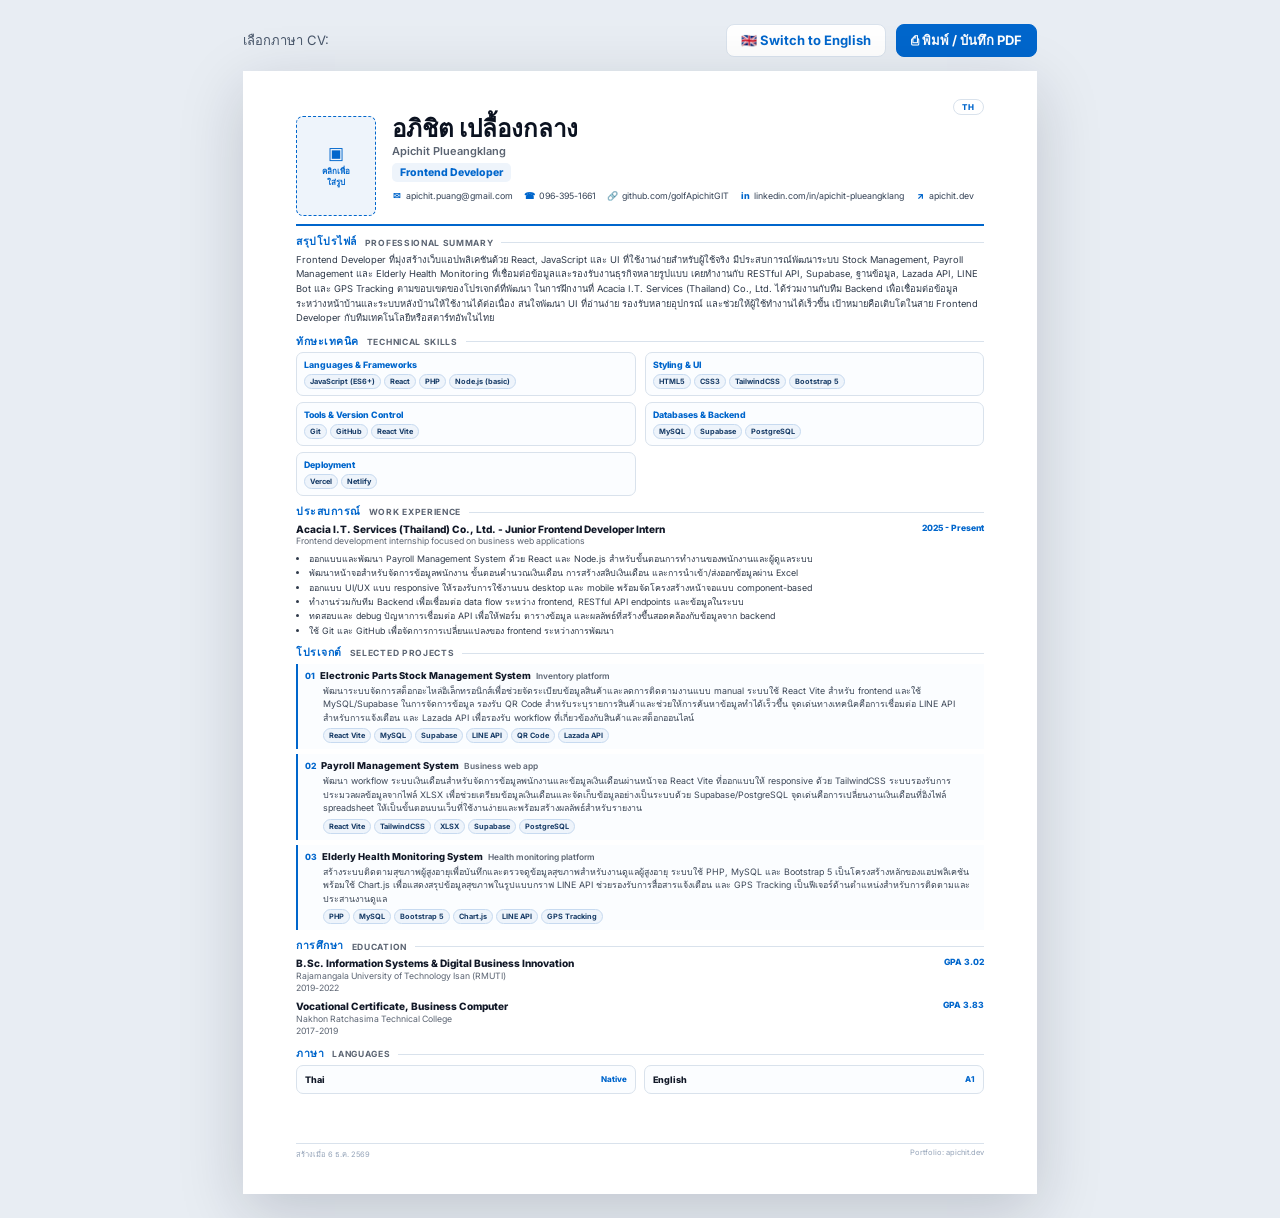
==== commit 2335b052: "up-cv-v2" ====
--- a/cv-print.html
+++ b/cv-print.html
@@ -3,413 +3,591 @@
 <head>
 <meta charset="UTF-8">
 <meta name="viewport" content="width=device-width, initial-scale=1.0">
-<title>CV — อภิชิต เปลื้องกลาง / Apichit Plueangklang</title>
-<link href="https://fonts.googleapis.com/css2?family=Sarabun:ital,wght@0,300;0,400;0,600;0,700;1,400&display=swap" rel="stylesheet">
+<title>CV - Apichit Plueangklang</title>
+<link rel="preconnect" href="https://fonts.googleapis.com">
+<link rel="preconnect" href="https://fonts.gstatic.com" crossorigin>
+<link href="https://fonts.googleapis.com/css2?family=Inter:wght@400;500;600;700;800&display=swap" rel="stylesheet">
 <style>
-  *, *::before, *::after { margin: 0; padding: 0; box-sizing: border-box; }
+  *, *::before, *::after { box-sizing: border-box; }
 
   :root {
-    --cyan: #00d4ff;
-    --green: #00ff88;
-    --dark: #050a0f;
-    --text: #111;
-    --muted: #666;
-    --light: #f7f9fa;
-    --border: #e0e0e0;
+    --accent: #0066cc;
+    --ink: #111827;
+    --muted: #5b6472;
+    --soft: #eef4fb;
+    --line: #d9e2ec;
+    --paper: #ffffff;
   }
 
   body {
-    font-family: 'Sarabun', sans-serif;
-    background: #e8edf2;
-    color: var(--text);
+    margin: 0;
     min-height: 100vh;
     display: flex;
     flex-direction: column;
     align-items: center;
-    padding: 32px 16px 60px;
-  }
-
-  /* ── Toolbar ── */
+    gap: 14px;
+    padding: 24px;
+    background: #e8edf3;
+    color: var(--ink);
+    font-family: "Inter", "Noto Sans Thai", "Tahoma", sans-serif;
+  }
+
   .toolbar {
     width: 210mm;
     max-width: 100%;
     display: flex;
     justify-content: space-between;
     align-items: center;
-    gap: 10px;
-    margin-bottom: 16px;
-  }
-
-  .toolbar-right {
-    display: flex;
-    gap: 10px;
+    gap: 12px;
+    color: #475569;
+    font-size: 13px;
+  }
+
+  .toolbar-right { display: flex; gap: 10px; align-items: center; }
+
+  .btn-lang,
+  .btn-print {
+    border: 1px solid var(--line);
+    border-radius: 8px;
+    padding: 9px 14px;
+    font: 700 13px/1 "Inter", sans-serif;
+    cursor: pointer;
+    transition: transform .18s ease, border-color .18s ease, background .18s ease;
+  }
+
+  .btn-lang {
+    background: #fff;
+    color: var(--accent);
+  }
+
+  .btn-print {
+    background: var(--accent);
+    color: #fff;
+    border-color: var(--accent);
+  }
+
+  .btn-lang:hover,
+  .btn-print:hover { transform: translateY(-1px); }
+
+  .page {
+    position: relative;
+    width: 210mm;
+    height: 297mm;
+    overflow: hidden;
+    background: var(--paper);
+    padding: 12mm 14mm 10mm;
+    box-shadow: 0 18px 60px rgba(15, 23, 42, .18);
+    transition: opacity .14s ease;
+  }
+
+  .page.switching { opacity: .18; }
+
+  .lang-badge {
+    position: absolute;
+    top: 7.5mm;
+    right: 14mm;
+    color: var(--accent);
+    border: 1px solid var(--line);
+    border-radius: 999px;
+    padding: 2px 8px;
+    font-size: 8px;
+    font-weight: 800;
+    letter-spacing: .12em;
+  }
+
+  .header {
+    display: flex;
+    flex-direction: row;
+    align-items: flex-start;
+    gap: 16px;
+    padding-bottom: 8px;
+    border-bottom: 2px solid var(--accent);
+  }
+
+  .photo-wrap {
+    flex: 0 0 80px;
+    width: 80px;
+    min-width: 80px;
+    max-width: 80px;
+    height: 100px;
+    min-height: 100px;
+    max-height: 100px;
+    border: 1.5px dashed var(--accent);
+    border-radius: 7px;
+    background: var(--soft);
+    overflow: hidden;
+    display: flex;
     align-items: center;
-  }
-
-  /* Language Toggle */
-  .btn-lang {
-    display: flex;
+    justify-content: center;
+    text-align: center;
+    position: relative;
+    cursor: pointer;
+  }
+
+  .photo-wrap img { position: absolute; inset: 0; z-index: 1; width: 100%; height: 100%; object-fit: cover; border-radius: 4px; display: block; opacity: 0; }
+  .photo-input { position: absolute; inset: 0; z-index: 2; opacity: 0; cursor: pointer; }
+  .photo-icon { font-size: 17px; line-height: 1; color: var(--accent); }
+  .photo-placeholder-text { margin-top: 4px; color: var(--accent); font-size: 8px; font-weight: 700; line-height: 1.35; }
+
+  .header-info {
+    flex: 1 1 auto;
+    min-width: 0;
+  }
+
+  .name {
+    max-width: 150mm;
+    color: #0b1220;
+    font-size: 24px;
+    line-height: 1.08;
+    font-weight: 800;
+    letter-spacing: 0;
+  }
+
+  .name-sub {
+    margin-top: 2px;
+    color: var(--muted);
+    font-size: 11px;
+    font-weight: 600;
+  }
+
+  .job-title {
+    display: inline-flex;
+    margin-top: 5px;
+    padding: 3px 8px;
+    border-radius: 5px;
+    color: var(--accent);
+    background: var(--soft);
+    font-size: 10.5px;
+    font-weight: 800;
+  }
+
+  .contact-grid {
+    display: flex;
+    flex-wrap: wrap;
+    gap: 4px 11px;
+    margin-top: 8px;
+    max-width: 160mm;
+  }
+
+  .contact-item {
+    display: inline-flex;
     align-items: center;
-    gap: 6px;
-    background: #fff;
-    color: var(--cyan);
-    border: 1.5px solid var(--cyan);
-    padding: 9px 18px;
-    border-radius: 8px;
-    font-family: 'Sarabun', sans-serif;
-    font-weight: 700;
-    font-size: 13px;
-    cursor: pointer;
-    transition: all .2s;
-    box-shadow: 0 2px 8px rgba(0,212,255,0.15);
-  }
-  .btn-lang:hover {
-    background: rgba(0,212,255,0.08);
-    box-shadow: 0 4px 16px rgba(0,212,255,0.3);
-    transform: translateY(-1px);
-  }
-
-  .btn-print {
+    gap: 4px;
+    color: #334155;
+    font-size: 8.8px;
+    line-height: 1.25;
+    white-space: nowrap;
+  }
+
+  .contact-item .icon {
+    color: var(--accent);
+    min-width: 10px;
+    font-size: 9px;
+    font-weight: 800;
+    text-align: center;
+  }
+
+  a { color: inherit; text-decoration: none; }
+
+  .section { margin-top: 11px; }
+
+  .section-header {
     display: flex;
     align-items: center;
     gap: 8px;
-    background: linear-gradient(135deg, var(--cyan), var(--green));
-    color: #000;
-    border: none;
-    padding: 10px 22px;
-    border-radius: 8px;
-    font-family: 'Sarabun', sans-serif;
+    margin-bottom: 5px;
+  }
+
+  .section-title-main {
+    color: var(--accent);
+    font-size: 10.5px;
+    line-height: 1;
+    font-weight: 800;
+    text-transform: uppercase;
+    letter-spacing: .05em;
+  }
+
+  .section-title-sub {
+    color: var(--muted);
+    font-size: 8.5px;
     font-weight: 700;
-    font-size: 14px;
-    cursor: pointer;
-    box-shadow: 0 4px 20px rgba(0,212,255,0.35);
-    transition: transform .2s, box-shadow .2s;
-  }
-  .btn-print:hover { transform: translateY(-2px); box-shadow: 0 6px 24px rgba(0,212,255,0.5); }
-
-  /* Language badge on page */
-  .lang-badge {
+    text-transform: uppercase;
+    letter-spacing: .08em;
+  }
+
+  .section-line { flex: 1; height: 1px; background: var(--line); }
+
+  .summary-text {
+    color: #2f3a4a;
+    font-size: 9.35px;
+    line-height: 1.56;
+  }
+
+  .skills-grid {
+    display: grid;
+    grid-template-columns: repeat(2, 1fr);
+    gap: 6px 9px;
+  }
+
+  .skill-group {
+    padding: 6px 7px;
+    border: 1px solid var(--line);
+    border-radius: 7px;
+    background: #fbfdff;
+  }
+
+  .skill-category {
+    margin-bottom: 4px;
+    color: var(--accent);
+    font-size: 8.8px;
+    font-weight: 800;
+  }
+
+  .tag-list { display: flex; flex-wrap: wrap; gap: 3px; }
+
+  .tech-tag {
+    display: inline-flex;
+    align-items: center;
+    min-height: 15px;
+    padding: 1px 5px;
+    border: 1px solid #c7daf0;
+    border-radius: 999px;
+    background: var(--soft);
+    color: #173b66;
+    font-size: 7.35px;
+    font-weight: 700;
+    line-height: 1.25;
+  }
+
+  .exp-item,
+  .edu-item,
+  .project {
+    break-inside: avoid;
+  }
+
+  .exp-header,
+  .edu-header {
+    display: flex;
+    justify-content: space-between;
+    align-items: flex-start;
+    gap: 10px;
+  }
+
+  .exp-title-main,
+  .edu-degree-main {
+    color: #111827;
+    font-size: 10.1px;
+    line-height: 1.25;
+    font-weight: 800;
+  }
+
+  .exp-title-sub,
+  .edu-degree-sub,
+  .edu-detail {
+    color: var(--muted);
+    font-size: 8.7px;
+    line-height: 1.35;
+    margin-top: 1px;
+  }
+
+  .exp-period,
+  .edu-gpa {
+    color: var(--accent);
+    white-space: nowrap;
+    font-size: 8.6px;
+    font-weight: 800;
+  }
+
+  .bullet-list {
+    margin: 4px 0 0 0;
+    padding-left: 13px;
+    color: #2f3a4a;
+    font-size: 8.9px;
+    line-height: 1.5;
+  }
+
+  .bullet-list li { margin: 1px 0; }
+
+  .projects-grid {
+    display: grid;
+    grid-template-columns: 1fr;
+    gap: 5px;
+  }
+
+  .project {
+    padding: 6px 7px;
+    border-left: 2px solid var(--accent);
+    background: #fbfdff;
+  }
+
+  .project-header-row {
+    display: flex;
+    align-items: baseline;
+    gap: 5px;
+  }
+
+  .project-num {
+    color: var(--accent);
+    font-size: 8.6px;
+    font-weight: 800;
+  }
+
+  .project-name-main {
+    color: #111827;
+    font-size: 9.5px;
+    font-weight: 800;
+  }
+
+  .project-name-sub {
+    color: var(--muted);
+    font-size: 8.4px;
+    font-weight: 600;
+  }
+
+  .project-desc {
+    margin: 3px 0 4px 18px;
+    color: #3b4656;
+    font-size: 8.9px;
+    line-height: 1.52;
+  }
+
+  .project .tech-stack { margin-left: 18px; display: flex; flex-wrap: wrap; gap: 3px; }
+
+  .edu-list { display: grid; gap: 5px; }
+
+  .lang-cert-grid {
+    display: grid;
+    grid-template-columns: repeat(2, 1fr);
+    gap: 8px;
+  }
+
+  .lang-item {
+    display: flex;
+    justify-content: space-between;
+    align-items: center;
+    padding: 8px 8px;
+    border: 1px solid var(--line);
+    border-radius: 7px;
+    background: #fbfdff;
+    font-size: 9px;
+  }
+
+  .lang-name { font-weight: 800; }
+  .lang-level {
+    color: var(--accent);
+    font-size: 8px;
+    font-weight: 800;
+  }
+
+  .cv-footer {
     position: absolute;
-    top: 14px;
-    right: 20px;
-    font-size: 9px;
-    font-weight: 700;
-    color: var(--cyan);
-    background: rgba(0,212,255,0.08);
-    border: 1px solid rgba(0,212,255,0.25);
-    border-radius: 4px;
-    padding: 2px 8px;
-    letter-spacing: 0.08em;
-    text-transform: uppercase;
-  }
-
-  /* A4 Page */
-  .page {
-    background: #fff;
-    width: 210mm;
-    min-height: 297mm;
-    max-width: 100%;
-    padding: 18mm 20mm 18mm;
-    box-shadow: 0 8px 40px rgba(0,0,0,0.15);
-    position: relative;
-    /* fade transition on lang switch */
-    transition: opacity 0.15s ease;
-  }
-  .page.switching { opacity: 0; }
-
-  .page::before {
-    content: '';
-    position: absolute;
-    top: 0; left: 0;
-    width: 5px;
-    height: 100%;
-    background: linear-gradient(180deg, var(--cyan), var(--green));
-  }
-
-  /* ── HEADER ── */
-  .header { display: flex; align-items: flex-start; gap: 16px; margin-bottom: 14px; }
-
-  .photo-wrap {
-    flex-shrink: 0;
-    width: 80px; height: 100px;
-    border-radius: 6px;
-    border: 2px dashed var(--cyan);
-    background: rgba(0,212,255,0.05);
-    display: flex; flex-direction: column; align-items: center; justify-content: center;
-    gap: 4px; position: relative; overflow: hidden; cursor: pointer;
-  }
-  .photo-wrap img { width: 100%; height: 100%; object-fit: cover; border-radius: 4px; display: none; }
-  .photo-placeholder-text { font-size: 8.5px; color: var(--cyan); text-align: center; line-height: 1.5; padding: 4px; pointer-events: none; }
-  .photo-icon { font-size: 20px; pointer-events: none; }
-  .photo-input { position: absolute; inset: 0; opacity: 0; cursor: pointer; }
-
-  .header-info { flex: 1; }
-
-  .name { font-size: 26px; font-weight: 700; letter-spacing: -0.3px; line-height: 1.2; color: #000; }
-  .name-sub { font-size: 13px; font-weight: 400; color: var(--muted); margin-top: 2px; }
-  .job-title {
-    display: inline-block; margin-top: 6px;
-    font-size: 13px; font-weight: 600; color: var(--cyan);
-    background: rgba(0,212,255,0.08); padding: 2px 10px;
-    border-radius: 4px; border: 1px solid rgba(0,212,255,0.2);
-  }
-
-  .contact-grid { display: grid; grid-template-columns: 1fr 1fr; gap: 3px 24px; margin-top: 10px; }
-  .contact-item { font-size: 10.5px; color: var(--muted); display: flex; align-items: center; gap: 5px; }
-  .contact-item span.icon { color: var(--cyan); font-size: 11px; width: 14px; }
-  .contact-item a { color: var(--muted); text-decoration: none; }
-  .contact-item a:hover { color: var(--cyan); }
-
-  /* ── DIVIDER ── */
-  .divider { height: 1px; background: linear-gradient(90deg, var(--cyan), transparent); margin: 12px 0; }
-
-  /* ── SECTION ── */
-  .section { margin-bottom: 14px; }
-  .section-header { display: flex; align-items: baseline; gap: 8px; margin-bottom: 8px; }
-  .section-title-main { font-size: 14px; font-weight: 700; color: var(--cyan); }
-  .section-title-sub { font-size: 10px; font-weight: 400; color: var(--muted); text-transform: uppercase; letter-spacing: 1px; }
-  .section-line { flex: 1; height: 1px; background: var(--border); margin-bottom: 2px; }
-
-  /* ── SUMMARY ── */
-  .summary-text {
-    font-size: 11px; color: #444; line-height: 1.7;
-    border-left: 2px solid rgba(0,212,255,0.3); padding-left: 10px;
-  }
-
-  /* ── SKILLS ── */
-  .skills-grid { display: grid; grid-template-columns: 1fr 1fr; gap: 4px 16px; }
-  .skill-row { font-size: 11px; color: var(--text); display: flex; align-items: center; gap: 5px; }
-  .skill-row::before { content: '▸'; color: var(--cyan); font-size: 9px; flex-shrink: 0; }
-
-  /* ── PROJECTS ── */
-  .project { margin-bottom: 10px; }
-  .project-header-row { display: flex; align-items: baseline; gap: 6px; margin-bottom: 2px; }
-  .project-num { font-size: 11px; font-weight: 700; color: var(--cyan); min-width: 16px; }
-  .project-name-main { font-size: 12.5px; font-weight: 700; color: var(--text); }
-  .project-name-sub { font-size: 10.5px; color: var(--muted); font-weight: 400; }
-  .project-meta { font-size: 9.5px; color: var(--muted); margin-left: 22px; margin-bottom: 2px; display: flex; gap: 10px; }
-  .project-meta a { color: var(--cyan); text-decoration: none; }
-  .project-desc { font-size: 10.5px; color: #444; margin: 2px 0 3px 22px; line-height: 1.5; }
-  .tech-stack { font-size: 10px; color: var(--cyan); margin-left: 22px; display: flex; flex-wrap: wrap; gap: 4px; }
-  .tech-tag { background: rgba(0,212,255,0.08); border: 1px solid rgba(0,212,255,0.2); border-radius: 3px; padding: 0px 5px; }
-
-  /* ── EXPERIENCE ── */
-  .exp-item { margin-bottom: 10px; }
-  .exp-header { display: flex; justify-content: space-between; align-items: flex-start; }
-  .exp-title-main { font-size: 12px; font-weight: 700; color: var(--text); }
-  .exp-title-sub { font-size: 10.5px; color: var(--muted); }
-  .exp-period { font-size: 10px; color: var(--cyan); white-space: nowrap; margin-left: 8px; }
-  .exp-desc { font-size: 10.5px; color: #444; margin-top: 3px; line-height: 1.6; padding-left: 10px; border-left: 2px solid rgba(0,212,255,0.2); }
-
-  /* ── LANGUAGE PROFICIENCY ── */
-  .lang-cert-grid { display: grid; grid-template-columns: 1fr 1fr; gap: 6px 20px; }
-  .lang-item { display: flex; align-items: center; justify-content: space-between; font-size: 11px; }
-  .lang-name { color: var(--text); font-weight: 600; }
-  .lang-level { font-size: 10px; color: var(--cyan); background: rgba(0,212,255,0.08); border: 1px solid rgba(0,212,255,0.2); border-radius: 3px; padding: 1px 6px; }
-
-  /* ── EDUCATION ── */
-  .edu-item { margin-bottom: 10px; }
-  .edu-header { display: flex; justify-content: space-between; align-items: flex-start; }
-  .edu-degree-main { font-size: 12px; font-weight: 700; color: var(--text); }
-  .edu-degree-sub { font-size: 10.5px; color: var(--muted); }
-  .edu-gpa { font-size: 11px; font-weight: 700; color: var(--cyan); white-space: nowrap; }
-  .edu-detail { font-size: 10.5px; color: var(--muted); margin-top: 2px; }
-
-  /* ── FOOTER ── */
-  .cv-footer { margin-top: 16px; padding-top: 10px; border-top: 1px solid var(--border); display: flex; justify-content: space-between; align-items: center; }
-  .footer-date { font-size: 9px; color: #bbb; }
-  .footer-brand { font-size: 9px; color: #bbb; }
-
-  /* ── PRINT ── */
+    left: 14mm;
+    right: 14mm;
+    bottom: 9mm;
+    display: flex;
+    justify-content: space-between;
+    border-top: 1px solid var(--line);
+    padding-top: 4px;
+    color: #94a3b8;
+    font-size: 7.5px;
+  }
+
+  @page { size: A4; margin: 0; }
+
   @media print {
-    body { background: white; padding: 0; }
-    .toolbar { display: none; }
-    .lang-badge { border: 1px solid var(--cyan); }
-    .page { box-shadow: none; width: 100%; min-height: unset; padding: 15mm 18mm; }
-    .page::before { display: none; }
-    a { color: var(--muted) !important; }
+    html, body { width: 210mm; height: 297mm; background: #fff; }
+    body { display: block; padding: 0; }
+    .toolbar { display: none !important; }
+    .page {
+      width: 210mm;
+      height: 297mm;
+      padding: 12mm 14mm 10mm;
+      box-shadow: none;
+    }
     .photo-wrap { border-style: solid; }
-    .photo-placeholder-text, .photo-icon { display: none; }
-  }
-
-  @page { size: A4; margin: 0; }
+    .photo-icon, .photo-placeholder-text { display: none; }
+    * { print-color-adjust: exact; -webkit-print-color-adjust: exact; }
+  }
 </style>
 </head>
 <body>
 
-<!-- ── TOOLBAR ── -->
 <div class="toolbar no-print">
-  <div style="font-size:12px;color:#888;font-family:'Sarabun',sans-serif;">
-    <span id="toolbar-hint">เลือกภาษาสำหรับ CV :</span>
-  </div>
+  <div id="toolbar-hint">เลือกภาษา CV:</div>
   <div class="toolbar-right">
     <button class="btn-lang" id="btnLang" onclick="toggleCVLang()">
       <span id="langFlagBtn">🇬🇧</span>
       <span id="langLabelBtn">Switch to English</span>
     </button>
     <button class="btn-print" onclick="window.print()">
-      🖨️ <span id="printLabel">พิมพ์ / บันทึก PDF</span>
+      <span>⎙</span> <span id="printLabel">พิมพ์ / บันทึก PDF</span>
     </button>
   </div>
 </div>
 
-<!-- ── A4 PAGE ── -->
-<div class="page" id="cvPage">
-
-  <!-- Language badge (แสดงบน CV เวลาพิมพ์) -->
+<main class="page" id="cvPage">
   <div class="lang-badge" id="langBadge">TH</div>
 
-  <!-- ── HEADER ── -->
-  <div class="header">
-    <div class="photo-wrap" title="คลิกเพื่ออัปโหลดรูปภาพ">
+  <header class="header">
+    <label class="photo-wrap" title="Click to upload photo">
       <img id="photo-preview" src="" alt="profile photo">
-      <div class="photo-icon">📷</div>
-      <div class="photo-placeholder-text" id="photoHint">คลิกเพื่อ<br>ใส่รูป</div>
+      <div>
+        <div class="photo-icon">▣</div>
+        <div class="photo-placeholder-text" id="photoHint">คลิกเพื่อ<br>ใส่รูป</div>
+      </div>
       <input type="file" class="photo-input" accept="image/*" id="photo-input">
-    </div>
+    </label>
+
     <div class="header-info">
       <div class="name" id="cvName">อภิชิต เปลื้องกลาง</div>
       <div class="name-sub" id="cvNameSub">Apichit Plueangklang</div>
       <div class="job-title">Frontend Developer</div>
       <div class="contact-grid">
         <div class="contact-item"><span class="icon">✉</span><a href="mailto:apichit.puang@gmail.com">apichit.puang@gmail.com</a></div>
-        <div class="contact-item"><span class="icon">☎</span>096-395-1661</div>
-        <div class="contact-item"><span class="icon">⌥</span><a href="https://github.com/golfApichitGIT" target="_blank">github.com/golfApichitGIT</a></div>
-        <div class="contact-item"><span class="icon">in</span><a href="https://www.linkedin.com/in/apichit-pulangklang-5ba726401/" target="_blank">linkedin.com/in/apichit-plueangklang</a></div>
-        <div class="contact-item"><span class="icon">🌐</span><a href="https://apichit.dev" target="_blank">apichit.dev</a></div>
-      </div>
-    </div>
-  </div>
-
-  <div class="divider"></div>
-
-  <!-- ── SUMMARY ── -->
-  <div class="section">
+        <div class="contact-item"><span class="icon">☎</span><a href="tel:0963951661">096-395-1661</a></div>
+        <div class="contact-item"><span class="icon">🔗</span><a href="https://github.com/golfApichitGIT" target="_blank">github.com/golfApichitGIT</a></div>
+        <div class="contact-item"><span class="icon">in</span><a href="https://linkedin.com/in/apichit-plueangklang" target="_blank">linkedin.com/in/apichit-plueangklang</a></div>
+        <div class="contact-item"><span class="icon">↗</span><a href="https://apichit.dev" target="_blank">apichit.dev</a></div>
+      </div>
+    </div>
+  </header>
+
+  <section class="section">
     <div class="section-header">
-      <span class="section-title-main" id="sec-summary-main">เกี่ยวกับฉัน</span>
-      <span class="section-title-sub" id="sec-summary-sub">Summary</span>
+      <span class="section-title-main" id="sec-summary-main">สรุปโปรไฟล์</span>
+      <span class="section-title-sub" id="sec-summary-sub">Professional Summary</span>
       <div class="section-line"></div>
     </div>
     <div class="summary-text" id="summary-body">
-      บัณฑิตใหม่ด้านวิทยาการคอมพิวเตอร์ เกรดเกียรตินิยม GPA 3.83 มีความสนใจและความถนัดด้าน Frontend Development
-      โดยเฉพาะ React และ JavaScript มีประสบการณ์สร้างโปรเจกต์จริงตั้งแต่ระบบจัดการสต็อก ระบบเงินเดือน
-      ไปจนถึงระบบติดตามสุขภาพที่เชื่อมต่อ API จริง มุ่งมั่นพัฒนาตัวเองอย่างต่อเนื่อง และพร้อมเรียนรู้เทคโนโลยีใหม่ในสภาพแวดล้อมการทำงานจริง
-    </div>
-  </div>
-
-  <div class="divider"></div>
-
-  <!-- ── SKILLS ── -->
-  <div class="section">
+      Frontend Developer ที่มุ่งสร้างเว็บแอปพลิเคชันด้วย React, JavaScript และ UI ที่ใช้งานง่ายสำหรับผู้ใช้จริง มีประสบการณ์พัฒนาระบบ Stock Management, Payroll Management และ Elderly Health Monitoring ที่เชื่อมต่อข้อมูลและรองรับงานธุรกิจหลายรูปแบบ เคยทำงานกับ RESTful API, Supabase, ฐานข้อมูล, Lazada API, LINE Bot และ GPS Tracking ตามขอบเขตของโปรเจกต์ที่พัฒนา ในการฝึกงานที่ Acacia I.T. Services (Thailand) Co., Ltd. ได้ร่วมงานกับทีม Backend เพื่อเชื่อมต่อข้อมูลระหว่างหน้าบ้านและระบบหลังบ้านให้ใช้งานได้ต่อเนื่อง สนใจพัฒนา UI ที่อ่านง่าย รองรับหลายอุปกรณ์ และช่วยให้ผู้ใช้ทำงานได้เร็วขึ้น เป้าหมายคือเติบโตในสาย Frontend Developer กับทีมเทคโนโลยีหรือสตาร์ทอัพในไทย
+    </div>
+  </section>
+
+  <section class="section">
     <div class="section-header">
-      <span class="section-title-main" id="sec-skills-main">ทักษะ</span>
-      <span class="section-title-sub" id="sec-skills-sub">Skills</span>
+      <span class="section-title-main" id="sec-skills-main">ทักษะเทคนิค</span>
+      <span class="section-title-sub" id="sec-skills-sub">Technical Skills</span>
       <div class="section-line"></div>
     </div>
     <div class="skills-grid">
-      <div class="skill-row">JavaScript (ES6+), React, Node.js (Basic)</div>
-      <div class="skill-row">Git, GitHub, VS Code, npm (Basic)</div>
-      <div class="skill-row">React Vite, HTML5, CSS3, TailwindCSS (Basic)</div>
-      <div class="skill-row">PHP, MySQL, Supabase (Basic)</div>
-      <div class="skill-row">Vercel, Netlify (Basic)</div>
-    </div>
-  </div>
-
-  <div class="divider"></div>
-
-  <!-- ── PROJECTS ── -->
-  <div class="section">
-    <div class="section-header">
-      <span class="section-title-main" id="sec-projects-main">โปรเจกต์</span>
-      <span class="section-title-sub" id="sec-projects-sub">Projects</span>
-      <div class="section-line"></div>
-    </div>
-
-    <!-- Project 1 -->
-    <div class="project">
-      <div class="project-header-row">
-        <span class="project-num">01.</span>
-        <span class="project-name-main" id="p1-name-main">ระบบจัดการสต็อกอะไหล่</span>
-        <span class="project-name-sub" id="p1-name-sub">— Stock Management System</span>
-      </div>
-      <div class="project-meta">
-        <span>🔗 <a href="https://github.com/golfApichitGIT" target="_blank">github.com/golfApichitGIT</a></span>
-      </div>
-      <div class="project-desc" id="p1-desc">
-        ระบบจัดการสต็อกอะไหล่รถยนต์ รองรับการสแกน QR Code และเชื่อมต่อ Lazada API สำหรับตรวจสอบราคาและสินค้าแบบ Realtime
-      </div>
-      <div class="tech-stack">
-        <span class="tech-tag">React Vite</span><span class="tech-tag">MySQL</span><span class="tech-tag">Supabase</span>
-        <span class="tech-tag">LINE API</span><span class="tech-tag">QR Code</span><span class="tech-tag">Lazada API</span>
-      </div>
-    </div>
-
-    <!-- Project 2 -->
-    <div class="project">
-      <div class="project-header-row">
-        <span class="project-num">02.</span>
-        <span class="project-name-main" id="p2-name-main">ระบบจัดการเงินเดือน</span>
-        <span class="project-name-sub" id="p2-name-sub">— Payroll Management System</span>
-      </div>
-      <div class="project-meta">
-        <span>🔗 <a href="https://github.com/golfApichitGIT" target="_blank">github.com/golfApichitGIT</a></span>
-      </div>
-      <div class="project-desc" id="p2-desc">
-        ระบบจัดการเงินเดือนพนักงาน รองรับการอัปโหลดไฟล์ Excel คำนวณเงินเดือนอัตโนมัติ พร้อมสร้างสลิปเงินเดือนและ Export PDF
-      </div>
-      <div class="tech-stack">
-        <span class="tech-tag">React Vite</span><span class="tech-tag">TailwindCSS</span><span class="tech-tag">React</span>
-        <span class="tech-tag">XLSX</span><span class="tech-tag">Supabase</span><span class="tech-tag">PostgreSQL</span>
-      </div>
-    </div>
-
-    <!-- Project 3 -->
-    <div class="project">
-      <div class="project-header-row">
-        <span class="project-num">03.</span>
-        <span class="project-name-main" id="p3-name-main">ระบบดูแลผู้สูงอายุ</span>
-        <span class="project-name-sub" id="p3-name-sub">— Elderly Health Monitoring System</span>
-      </div>
-      <div class="project-meta">
-        <span>🔗 <a href="https://github.com/golfApichitGIT" target="_blank">github.com/golfApichitGIT</a></span>
-      </div>
-      <div class="project-desc" id="p3-desc">
-        ระบบติดตามสุขภาพผู้สูงอายุ บันทึกความดัน น้ำตาล ชีพจร เชื่อมต่อ LINE Bot แจ้งเตือนญาติ และติดตามตำแหน่ง GPS แบบ Realtime
-      </div>
-      <div class="tech-stack">
-        <span class="tech-tag">PHP</span><span class="tech-tag">MySQL</span><span class="tech-tag">Bootstrap 5</span>
-        <span class="tech-tag">Chart.js</span><span class="tech-tag">LINE API</span><span class="tech-tag">GPS Tracking</span>
-      </div>
-    </div>
-  </div>
-
-  <div class="divider"></div>
-
-  <!-- ── EXPERIENCE ── -->
-  <div class="section">
+      <div class="skill-group">
+        <div class="skill-category" id="skill-cat-1">Languages & Frameworks</div>
+        <div class="tag-list"><span class="tech-tag">JavaScript (ES6+)</span><span class="tech-tag">React</span><span class="tech-tag">PHP</span><span class="tech-tag">Node.js (basic)</span></div>
+      </div>
+      <div class="skill-group">
+        <div class="skill-category" id="skill-cat-2">Styling & UI</div>
+        <div class="tag-list"><span class="tech-tag">HTML5</span><span class="tech-tag">CSS3</span><span class="tech-tag">TailwindCSS</span><span class="tech-tag">Bootstrap 5</span></div>
+      </div>
+      <div class="skill-group">
+        <div class="skill-category" id="skill-cat-3">Tools & Version Control</div>
+        <div class="tag-list"><span class="tech-tag">Git</span><span class="tech-tag">GitHub</span><span class="tech-tag">React Vite</span></div>
+      </div>
+      <div class="skill-group">
+        <div class="skill-category" id="skill-cat-4">Databases & Backend</div>
+        <div class="tag-list"><span class="tech-tag">MySQL</span><span class="tech-tag">Supabase</span><span class="tech-tag">PostgreSQL</span></div>
+      </div>
+      <div class="skill-group">
+        <div class="skill-category" id="skill-cat-5">Deployment</div>
+        <div class="tag-list"><span class="tech-tag">Vercel</span><span class="tech-tag">Netlify</span></div>
+      </div>
+    </div>
+  </section>
+
+  <section class="section">
     <div class="section-header">
       <span class="section-title-main" id="sec-exp-main">ประสบการณ์</span>
-      <span class="section-title-sub" id="sec-exp-sub">Experience &amp; Activities</span>
+      <span class="section-title-sub" id="sec-exp-sub">Work Experience</span>
       <div class="section-line"></div>
     </div>
     <div class="exp-item">
       <div class="exp-header">
         <div>
-          <div class="exp-title-main" id="exp1-title-main">นักศึกษาฝึกงาน — บริษัท อะเคเชียไอ.ที. เซอร์วิสเซส (ประเทศไทย) จำกัด</div>
-          <div class="exp-title-sub" id="exp1-title-sub">Internship — Acacia IT Services (Thailand) Co., Ltd. &nbsp;·&nbsp; Private Company</div>
+          <div class="exp-title-main" id="exp1-title-main">Acacia I.T. Services (Thailand) Co., Ltd. - Junior Frontend Developer Intern</div>
+          <div class="exp-title-sub" id="exp1-title-sub">Frontend development internship focused on business web applications</div>
         </div>
-        <div class="exp-period" id="exp1-period">2568 — ปัจจุบัน</div>
-      </div>
-      <div class="exp-desc" id="exp1-desc">
-        ออกแบบและพัฒนาระบบเงินเดือน (Payroll System) ด้วย React และ Node.js · พัฒนา UI/UX ด้วย Responsive Design · ทำงานร่วมกับทีม Backend เพื่อเชื่อมต่อ API และจัดการข้อมูล
-      </div>
-    </div>
-  </div>
-
-  <div class="divider"></div>
-
-  <!-- ── LANGUAGE PROFICIENCY ── -->
-  <div class="section">
+        <div class="exp-period" id="exp1-period">2025 - Present</div>
+      </div>
+      <ul class="bullet-list" id="exp1-desc">
+        <li>Designed and developed a Payroll Management System using React and Node.js for employee and administrator workflows.</li>
+        <li>Built frontend screens for employee data management, salary calculation flow, payslip generation, and Excel-based import/export.</li>
+        <li>Implemented responsive UI/UX across desktop and mobile layouts with reusable component-based interface patterns.</li>
+        <li>Collaborated with the backend team to connect frontend data flow with RESTful API endpoints and application data.</li>
+        <li>Tested and debugged API integration issues to keep payroll forms, tables, and generated outputs consistent with backend responses.</li>
+        <li>Used Git and GitHub to manage frontend changes during development.</li>
+      </ul>
+    </div>
+  </section>
+
+  <section class="section">
+    <div class="section-header">
+      <span class="section-title-main" id="sec-projects-main">โปรเจกต์</span>
+      <span class="section-title-sub" id="sec-projects-sub">Selected Projects</span>
+      <div class="section-line"></div>
+    </div>
+    <div class="projects-grid">
+      <div class="project">
+        <div class="project-header-row">
+          <span class="project-num">01</span>
+          <span class="project-name-main" id="p1-name-main">Electronic Parts Stock Management System</span>
+          <span class="project-name-sub" id="p1-name-sub">Inventory platform</span>
+        </div>
+        <div class="project-desc" id="p1-desc">Built a stock management system for electronic parts to help organize inventory data and reduce manual tracking work. The system uses React Vite for the frontend, MySQL/Supabase for data handling, and QR Code flows for item identification. LINE API supports notification use cases, while Lazada API integration adds a practical e-commerce connection for product and stock workflows.</div>
+        <div class="tech-stack"><span class="tech-tag">React Vite</span><span class="tech-tag">MySQL</span><span class="tech-tag">Supabase</span><span class="tech-tag">LINE API</span><span class="tech-tag">QR Code</span><span class="tech-tag">Lazada API</span></div>
+      </div>
+
+      <div class="project">
+        <div class="project-header-row">
+          <span class="project-num">02</span>
+          <span class="project-name-main" id="p2-name-main">Payroll Management System</span>
+          <span class="project-name-sub" id="p2-name-sub">Business web app</span>
+        </div>
+        <div class="project-desc" id="p2-desc">Developed payroll workflows for managing employee payroll data through a responsive React Vite interface styled with TailwindCSS. The system supports XLSX-based data processing for payroll preparation and structured storage with Supabase/PostgreSQL. Its strongest technical focus is turning spreadsheet-based payroll inputs into cleaner web-based workflows and report-ready outputs.</div>
+        <div class="tech-stack"><span class="tech-tag">React Vite</span><span class="tech-tag">TailwindCSS</span><span class="tech-tag">XLSX</span><span class="tech-tag">Supabase</span><span class="tech-tag">PostgreSQL</span></div>
+      </div>
+
+      <div class="project">
+        <div class="project-header-row">
+          <span class="project-num">03</span>
+          <span class="project-name-main" id="p3-name-main">Elderly Health Monitoring System</span>
+          <span class="project-name-sub" id="p3-name-sub">Health monitoring platform</span>
+        </div>
+        <div class="project-desc" id="p3-desc">Created an elderly health monitoring system to record and review health information for senior care use cases. The platform uses PHP, MySQL, and Bootstrap 5 for the application structure, with Chart.js for visual health summaries. LINE API supports alert communication, while GPS Tracking provides a location-focused feature for monitoring and care coordination.</div>
+        <div class="tech-stack"><span class="tech-tag">PHP</span><span class="tech-tag">MySQL</span><span class="tech-tag">Bootstrap 5</span><span class="tech-tag">Chart.js</span><span class="tech-tag">LINE API</span><span class="tech-tag">GPS Tracking</span></div>
+      </div>
+    </div>
+  </section>
+
+  <section class="section">
+    <div class="section-header">
+      <span class="section-title-main" id="sec-edu-main">การศึกษา</span>
+      <span class="section-title-sub" id="sec-edu-sub">Education</span>
+      <div class="section-line"></div>
+    </div>
+    <div class="edu-list">
+      <div class="edu-item">
+        <div class="edu-header">
+          <div>
+            <div class="edu-degree-main" id="edu1-degree">B.Sc. Information Systems & Digital Business Innovation</div>
+            <div class="edu-degree-sub" id="edu1-school">Rajamangala University of Technology Isan (RMUTI)</div>
+            <div class="edu-detail" id="edu1-detail">2019-2022</div>
+          </div>
+          <div class="edu-gpa">GPA 3.02</div>
+        </div>
+      </div>
+      <div class="edu-item">
+        <div class="edu-header">
+          <div>
+            <div class="edu-degree-main" id="edu2-degree">Vocational Certificate, Business Computer</div>
+            <div class="edu-degree-sub" id="edu2-school">Nakhon Ratchasima Technical College</div>
+            <div class="edu-detail" id="edu2-detail">2017-2019</div>
+          </div>
+          <div class="edu-gpa">GPA 3.83</div>
+        </div>
+      </div>
+    </div>
+  </section>
+
+  <section class="section">
     <div class="section-header">
       <span class="section-title-main" id="sec-lang-main">ภาษา</span>
       <span class="section-title-sub" id="sec-lang-sub">Languages</span>
@@ -417,292 +595,192 @@
     </div>
     <div class="lang-cert-grid">
       <div class="lang-item">
-        <span class="lang-name" id="lang1-name">🇹🇭 ภาษาไทย</span>
-        <span class="lang-level" id="lang1-level">เจ้าของภาษา</span>
+        <span class="lang-name" id="lang1-name">Thai</span>
+        <span class="lang-level" id="lang1-level">Native</span>
       </div>
       <div class="lang-item">
-        <span class="lang-name" id="lang2-name">🇬🇧 ภาษาอังกฤษ</span>
+        <span class="lang-name" id="lang2-name">English</span>
         <span class="lang-level">A1</span>
       </div>
     </div>
-  </div>
-
-  <div class="divider"></div>
-
-  <!-- ── EDUCATION ── -->
-  <div class="section">
-    <div class="section-header">
-      <span class="section-title-main" id="sec-edu-main">การศึกษา</span>
-      <span class="section-title-sub" id="sec-edu-sub">Education</span>
-      <div class="section-line"></div>
-    </div>
-
-    <div class="edu-item">
-      <div class="edu-header">
-        <div>
-          <div class="edu-degree-main" id="edu1-degree">ปริญญาตรี วิทยาศาสตรบัณฑิต</div>
-          <div class="edu-degree-sub" id="edu1-school">มหาวิทยาลัยเทคโนโลยีราชมงคลอีสาน</div>
-          <div class="edu-detail" id="edu1-detail">สาขาระบบสารสนเทศและนวัตกรรมธุรกิจดิจิทัล &nbsp;·&nbsp; ปีการศึกษา 2562–2565</div>
-        </div>
-        <div class="edu-gpa">GPA 3.02</div>
-      </div>
-    </div>
-
-    <div class="edu-item">
-      <div class="edu-header">
-        <div>
-          <div class="edu-degree-main" id="edu2-degree">ประกาศนียบัตรวิชาชีพชั้นสูง (ปวส.)</div>
-          <div class="edu-degree-sub" id="edu2-school">วิทยาลัยเทคนิคนครราชสีมา</div>
-          <div class="edu-detail" id="edu2-detail">สาขาคอมพิวเตอร์ธุรกิจ &nbsp;·&nbsp; ปีการศึกษา 2560–2562</div>
-        </div>
-        <div class="edu-gpa">GPA 3.83</div>
-      </div>
-    </div>
-  </div>
-
-  <!-- ── FOOTER ── -->
-  <div class="cv-footer">
+  </section>
+
+  <footer class="cv-footer">
     <div class="footer-date" id="gen-date"></div>
     <div class="footer-brand">Portfolio: apichit.dev</div>
-  </div>
-
-</div><!-- .page -->
-
-<!-- ══════════════════════════════════════════
-     CV i18n Engine
-     ══════════════════════════════════════════ -->
+  </footer>
+</main>
+
 <script>
-/* ─────────────────────────────────────────
-   Translation data — TH / EN
-   ───────────────────────────────────────── */
 const cvTranslations = {
   th: {
-    /* Page title */
-    pageTitle: 'CV — อภิชิต เปลื้องกลาง',
-    /* Toolbar */
-    toolbarHint: 'เลือกภาษาสำหรับ CV :',
+    pageTitle: 'CV - อภิชิต เปลื้องกลาง',
+    toolbarHint: 'เลือกภาษา CV:',
     langBtnFlag: '🇬🇧',
     langBtnLabel: 'Switch to English',
     printLabel: 'พิมพ์ / บันทึก PDF',
-    /* Lang badge */
     langBadge: 'TH',
-    /* Photo hint */
     photoHint: 'คลิกเพื่อ<br>ใส่รูป',
-    /* Header */
     cvName: 'อภิชิต เปลื้องกลาง',
     cvNameSub: 'Apichit Plueangklang',
-    /* Summary */
-    'sec-summary-main': 'เกี่ยวกับฉัน',
-    'sec-summary-sub': 'Summary',
-    'summary-body': 'บัณฑิตใหม่ด้านวิทยาการคอมพิวเตอร์ เกรดเกียรตินิยม GPA 3.83 มีความสนใจและความถนัดด้าน Frontend Development โดยเฉพาะ React และ JavaScript มีประสบการณ์สร้างโปรเจกต์จริงตั้งแต่ระบบจัดการสต็อก ระบบเงินเดือน ไปจนถึงระบบติดตามสุขภาพที่เชื่อมต่อ API จริง มุ่งมั่นพัฒนาตัวเองอย่างต่อเนื่อง และพร้อมเรียนรู้เทคโนโลยีใหม่ในสภาพแวดล้อมการทำงานจริง',
-    /* Skills */
-    'sec-skills-main': 'ทักษะ',
-    'sec-skills-sub': 'Skills',
-    /* Projects */
+    'sec-summary-main': 'สรุปโปรไฟล์',
+    'sec-summary-sub': 'Professional Summary',
+    'summary-body': 'Frontend Developer ที่มุ่งสร้างเว็บแอปพลิเคชันด้วย React, JavaScript และ UI ที่ใช้งานง่ายสำหรับผู้ใช้จริง มีประสบการณ์พัฒนาระบบ Stock Management, Payroll Management และ Elderly Health Monitoring ที่เชื่อมต่อข้อมูลและรองรับงานธุรกิจหลายรูปแบบ เคยทำงานกับ RESTful API, Supabase, ฐานข้อมูล, Lazada API, LINE Bot และ GPS Tracking ตามขอบเขตของโปรเจกต์ที่พัฒนา ในการฝึกงานที่ Acacia I.T. Services (Thailand) Co., Ltd. ได้ร่วมงานกับทีม Backend เพื่อเชื่อมต่อข้อมูลระหว่างหน้าบ้านและระบบหลังบ้านให้ใช้งานได้ต่อเนื่อง สนใจพัฒนา UI ที่อ่านง่าย รองรับหลายอุปกรณ์ และช่วยให้ผู้ใช้ทำงานได้เร็วขึ้น เป้าหมายคือเติบโตในสาย Frontend Developer กับทีมเทคโนโลยีหรือสตาร์ทอัพในไทย',
+    'sec-skills-main': 'ทักษะเทคนิค',
+    'sec-skills-sub': 'Technical Skills',
+    'skill-cat-1': 'Languages & Frameworks',
+    'skill-cat-2': 'Styling & UI',
+    'skill-cat-3': 'Tools & Version Control',
+    'skill-cat-4': 'Databases & Backend',
+    'skill-cat-5': 'Deployment',
+    'sec-exp-main': 'ประสบการณ์',
+    'sec-exp-sub': 'Work Experience',
+    'exp1-title-main': 'Acacia I.T. Services (Thailand) Co., Ltd. - Junior Frontend Developer Intern',
+    'exp1-title-sub': 'Frontend development internship focused on business web applications',
+    'exp1-period': '2025 - Present',
+    'exp1-desc': '<li>ออกแบบและพัฒนา Payroll Management System ด้วย React และ Node.js สำหรับขั้นตอนการทำงานของพนักงานและผู้ดูแลระบบ</li><li>พัฒนาหน้าจอสำหรับจัดการข้อมูลพนักงาน ขั้นตอนคำนวณเงินเดือน การสร้างสลิปเงินเดือน และการนำเข้า/ส่งออกข้อมูลผ่าน Excel</li><li>ออกแบบ UI/UX แบบ responsive ให้รองรับการใช้งานบน desktop และ mobile พร้อมจัดโครงสร้างหน้าจอแบบ component-based</li><li>ทำงานร่วมกับทีม Backend เพื่อเชื่อมต่อ data flow ระหว่าง frontend, RESTful API endpoints และข้อมูลในระบบ</li><li>ทดสอบและ debug ปัญหาการเชื่อมต่อ API เพื่อให้ฟอร์ม ตารางข้อมูล และผลลัพธ์ที่สร้างขึ้นสอดคล้องกับข้อมูลจาก backend</li><li>ใช้ Git และ GitHub เพื่อจัดการการเปลี่ยนแปลงของ frontend ระหว่างการพัฒนา</li>',
     'sec-projects-main': 'โปรเจกต์',
-    'sec-projects-sub': 'Projects',
-    'p1-name-main': 'ระบบจัดการสต็อกอะไหล่',
-    'p1-name-sub': '— Stock Management System',
-    'p1-desc': 'ระบบจัดการสต็อกอะไหล่รถยนต์ รองรับการสแกน QR Code และเชื่อมต่อ Lazada API สำหรับตรวจสอบราคาและสินค้าแบบ Realtime',
-    'p2-name-main': 'ระบบจัดการเงินเดือน',
-    'p2-name-sub': '— Payroll Management System',
-    'p2-desc': 'ระบบจัดการเงินเดือนพนักงาน รองรับการอัปโหลดไฟล์ Excel คำนวณเงินเดือนอัตโนมัติ พร้อมสร้างสลิปเงินเดือนและ Export PDF',
-    'p3-name-main': 'ระบบดูแลผู้สูงอายุ',
-    'p3-name-sub': '— Elderly Health Monitoring System',
-    'p3-desc': 'ระบบติดตามสุขภาพผู้สูงอายุ บันทึกความดัน น้ำตาล ชีพจร เชื่อมต่อ LINE Bot แจ้งเตือนญาติ และติดตามตำแหน่ง GPS แบบ Realtime',
-    /* Experience */
-    'sec-exp-main': 'ประสบการณ์',
-    'sec-exp-sub': 'Experience & Activities',
-    'exp1-title-main': 'นักศึกษาฝึกงาน — บริษัท อะเคเชียไอ.ที. เซอร์วิสเซส (ประเทศไทย) จำกัด',
-    'exp1-title-sub': 'Internship — Acacia IT Services (Thailand) Co., Ltd. \u00a0·\u00a0 บริษัทเอกชน',
-    'exp1-period': '2568 — ปัจจุบัน',
-    'exp1-desc': 'ออกแบบและพัฒนาระบบเงินเดือน (Payroll System) ด้วย React และ Node.js · พัฒนา UI/UX ด้วย Responsive Design · ทำงานร่วมกับทีม Backend เพื่อเชื่อมต่อ API และจัดการข้อมูล',
-    /* Languages */
+    'sec-projects-sub': 'Selected Projects',
+    'p1-name-main': 'Electronic Parts Stock Management System',
+    'p1-name-sub': 'Inventory platform',
+    'p1-desc': 'พัฒนาระบบจัดการสต็อกอะไหล่อิเล็กทรอนิกส์เพื่อช่วยจัดระเบียบข้อมูลสินค้าและลดการติดตามงานแบบ manual ระบบใช้ React Vite สำหรับ frontend และใช้ MySQL/Supabase ในการจัดการข้อมูล รองรับ QR Code สำหรับระบุรายการสินค้าและช่วยให้การค้นหาข้อมูลทำได้เร็วขึ้น จุดเด่นทางเทคนิคคือการเชื่อมต่อ LINE API สำหรับการแจ้งเตือน และ Lazada API เพื่อรองรับ workflow ที่เกี่ยวข้องกับสินค้าและสต็อกออนไลน์',
+    'p2-name-main': 'Payroll Management System',
+    'p2-name-sub': 'Business web app',
+    'p2-desc': 'พัฒนา workflow ระบบเงินเดือนสำหรับจัดการข้อมูลพนักงานและข้อมูลเงินเดือนผ่านหน้าจอ React Vite ที่ออกแบบให้ responsive ด้วย TailwindCSS ระบบรองรับการประมวลผลข้อมูลจากไฟล์ XLSX เพื่อช่วยเตรียมข้อมูลเงินเดือนและจัดเก็บข้อมูลอย่างเป็นระบบด้วย Supabase/PostgreSQL จุดเด่นคือการเปลี่ยนงานเงินเดือนที่อิงไฟล์ spreadsheet ให้เป็นขั้นตอนบนเว็บที่ใช้งานง่ายและพร้อมสร้างผลลัพธ์สำหรับรายงาน',
+    'p3-name-main': 'Elderly Health Monitoring System',
+    'p3-name-sub': 'Health monitoring platform',
+    'p3-desc': 'สร้างระบบติดตามสุขภาพผู้สูงอายุเพื่อบันทึกและตรวจดูข้อมูลสุขภาพสำหรับงานดูแลผู้สูงอายุ ระบบใช้ PHP, MySQL และ Bootstrap 5 เป็นโครงสร้างหลักของแอปพลิเคชัน พร้อมใช้ Chart.js เพื่อแสดงสรุปข้อมูลสุขภาพในรูปแบบกราฟ LINE API ช่วยรองรับการสื่อสารแจ้งเตือน และ GPS Tracking เป็นฟีเจอร์ด้านตำแหน่งสำหรับการติดตามและประสานงานดูแล',
+    'sec-edu-main': 'การศึกษา',
+    'sec-edu-sub': 'Education',
+    'edu1-degree': 'B.Sc. Information Systems & Digital Business Innovation',
+    'edu1-school': 'Rajamangala University of Technology Isan (RMUTI)',
+    'edu1-detail': '2019-2022',
+    'edu2-degree': 'Vocational Certificate, Business Computer',
+    'edu2-school': 'Nakhon Ratchasima Technical College',
+    'edu2-detail': '2017-2019',
     'sec-lang-main': 'ภาษา',
     'sec-lang-sub': 'Languages',
-    'lang1-name': '🇹🇭 ภาษาไทย',
-    'lang1-level': 'เจ้าของภาษา',
-    'lang2-name': '🇬🇧 ภาษาอังกฤษ',
-    /* Education */
-    'sec-edu-main': 'การศึกษา',
-    'sec-edu-sub': 'Education',
-    'edu1-degree': 'ปริญญาตรี วิทยาศาสตรบัณฑิต',
-    'edu1-school': 'มหาวิทยาลัยเทคโนโลยีราชมงคลอีสาน',
-    'edu1-detail': 'สาขาระบบสารสนเทศและนวัตกรรมธุรกิจดิจิทัล \u00a0·\u00a0 ปีการศึกษา 2562–2565',
-    'edu2-degree': 'ประกาศนียบัตรวิชาชีพชั้นสูง (ปวส.)',
-    'edu2-school': 'วิทยาลัยเทคนิคนครราชสีมา',
-    'edu2-detail': 'สาขาคอมพิวเตอร์ธุรกิจ \u00a0·\u00a0 ปีการศึกษา 2560–2562',
-    /* Footer date */
+    'lang1-name': 'Thai',
+    'lang1-level': 'Native',
+    'lang2-name': 'English',
     datePrefix: 'สร้างเมื่อ',
-    dateLocale: 'th-TH',
+    dateLocale: 'th-TH'
   },
-
   en: {
-    /* Page title */
-    pageTitle: 'CV — Apichit Plueangklang',
-    /* Toolbar */
+    pageTitle: 'CV - Apichit Plueangklang',
     toolbarHint: 'Select CV language:',
     langBtnFlag: '🇹🇭',
     langBtnLabel: 'Switch to Thai',
     printLabel: 'Print / Save PDF',
-    /* Lang badge */
     langBadge: 'EN',
-    /* Photo hint */
     photoHint: 'Click to<br>upload photo',
-    /* Header */
     cvName: 'Apichit Plueangklang',
     cvNameSub: 'อภิชิต เปลื้องกลาง',
-    /* Summary */
-    'sec-summary-main': 'Summary',
-    'sec-summary-sub': 'About Me',
-    'summary-body': 'A results-driven Frontend Developer with a Bachelor of Science in Information Systems and Digital Business Innovation (GPA 3.02; Vocational GPA 3.83). Specialises in React and JavaScript with demonstrated experience delivering production-ready applications, including a stock management system, a payroll platform, and an elderly health monitoring system with live API integrations. Committed to continuous professional development and eager to contribute in a collaborative team environment.',
-    /* Skills */
-    'sec-skills-main': 'Skills',
-    'sec-skills-sub': 'Technical Skills',
-    /* Projects */
+    'sec-summary-main': 'Professional Summary',
+    'sec-summary-sub': 'Recruiter Focus',
+    'summary-body': 'Frontend Developer with hands-on experience building React applications, responsive UI/UX, and practical business workflows for real users. Developed systems across stock management, payroll management, and elderly health monitoring, giving me exposure to inventory data, payroll processes, and health record interfaces. Worked with RESTful API collaboration, Supabase/database workflows, Lazada API, LINE Bot notifications, QR Code flows, and GPS Tracking within existing project scopes. As a Junior Frontend Developer Intern at Acacia I.T. Services (Thailand), I collaborated with the backend team to connect frontend interfaces with application data and API responses. I focus on clear screens, responsive layouts, and frontend work that helps users complete tasks efficiently. My career goal is to continue growing as a Frontend Developer in a Thai tech company or startup environment.',
+    'sec-skills-main': 'Technical Skills',
+    'sec-skills-sub': 'Core Stack',
+    'skill-cat-1': 'Languages & Frameworks',
+    'skill-cat-2': 'Styling & UI',
+    'skill-cat-3': 'Tools & Version Control',
+    'skill-cat-4': 'Databases & Backend',
+    'skill-cat-5': 'Deployment',
+    'sec-exp-main': 'Work Experience',
+    'sec-exp-sub': 'Internship',
+    'exp1-title-main': 'Acacia I.T. Services (Thailand) Co., Ltd. - Junior Frontend Developer Intern',
+    'exp1-title-sub': 'Frontend development internship focused on business web applications',
+    'exp1-period': '2025 - Present',
+    'exp1-desc': '<li>Designed and developed a Payroll Management System using React and Node.js for employee and administrator workflows.</li><li>Built frontend screens for employee data management, salary calculation flow, payslip generation, and Excel-based import/export.</li><li>Implemented responsive UI/UX across desktop and mobile layouts with reusable component-based interface patterns.</li><li>Collaborated with the backend team to connect frontend data flow with RESTful API endpoints and application data.</li><li>Tested and debugged API integration issues to keep payroll forms, tables, and generated outputs consistent with backend responses.</li><li>Used Git and GitHub to manage frontend changes during development.</li>',
     'sec-projects-main': 'Projects',
     'sec-projects-sub': 'Selected Work',
     'p1-name-main': 'Electronic Parts Stock Management System',
-    'p1-name-sub': '— Inventory & E-Commerce Integration',
-    'p1-desc': 'An automotive parts inventory management system supporting QR Code scanning and Lazada API integration for real-time pricing and stock verification.',
+    'p1-name-sub': 'Inventory platform',
+    'p1-desc': 'Built a stock management system for electronic parts to help organize inventory data and reduce manual tracking work. The system uses React Vite for the frontend, MySQL/Supabase for data handling, and QR Code flows for item identification. LINE API supports notification use cases, while Lazada API integration adds a practical e-commerce connection for product and stock workflows.',
     'p2-name-main': 'Payroll Management System',
-    'p2-name-sub': '— Web Application',
-    'p2-desc': 'A web-based payroll management system enabling Excel file uploads, automated salary calculation, payslip generation, and PDF export for both administrators and employees.',
+    'p2-name-sub': 'Business web app',
+    'p2-desc': 'Developed payroll workflows for managing employee payroll data through a responsive React Vite interface styled with TailwindCSS. The system supports XLSX-based data processing for payroll preparation and structured storage with Supabase/PostgreSQL. Its strongest technical focus is turning spreadsheet-based payroll inputs into cleaner web-based workflows and report-ready outputs.',
     'p3-name-main': 'Elderly Health Monitoring System',
-    'p3-name-sub': '— Care Management Platform',
-    'p3-desc': 'A comprehensive senior care platform recording vital health metrics (blood pressure, blood sugar, pulse). Integrated with LINE Bot for automated family notifications and real-time GPS location tracking.',
-    /* Experience */
-    'sec-exp-main': 'Experience',
-    'sec-exp-sub': 'Work & Activities',
-    'exp1-title-main': 'Junior Frontend Developer (Internship) — Acacia I.T. Services (Thailand) Co., Ltd.',
-    'exp1-title-sub': 'Internship · Private Company',
-    'exp1-period': '2025 — Present',
-    'exp1-desc': 'Designed and developed a Payroll Management System using React and Node.js. · Implemented responsive UI/UX with a focus on usability and accessibility. · Collaborated with the Backend development team to integrate RESTful APIs and manage application data.',
-    /* Languages */
+    'p3-name-sub': 'Health monitoring platform',
+    'p3-desc': 'Created an elderly health monitoring system to record and review health information for senior care use cases. The platform uses PHP, MySQL, and Bootstrap 5 for the application structure, with Chart.js for visual health summaries. LINE API supports alert communication, while GPS Tracking provides a location-focused feature for monitoring and care coordination.',
+    'sec-edu-main': 'Education',
+    'sec-edu-sub': 'Academic Background',
+    'edu1-degree': 'B.Sc. Information Systems & Digital Business Innovation',
+    'edu1-school': 'Rajamangala University of Technology Isan (RMUTI)',
+    'edu1-detail': '2019-2022',
+    'edu2-degree': 'Vocational Certificate, Business Computer',
+    'edu2-school': 'Nakhon Ratchasima Technical College',
+    'edu2-detail': '2017-2019',
     'sec-lang-main': 'Languages',
     'sec-lang-sub': 'Proficiency',
-    'lang1-name': '🇹🇭 Thai',
-    'lang1-level': 'Native Speaker',
-    'lang2-name': '🇬🇧 English',
-    /* Education */
-    'sec-edu-main': 'Education',
-    'sec-edu-sub': 'Academic Background',
-    'edu1-degree': 'Bachelor of Science',
-    'edu1-school': 'Rajamangala University of Technology Isan',
-    'edu1-detail': 'Information Systems & Digital Business Innovation · 2019–2022',
-    'edu2-degree': 'Vocational Certificate',
-    'edu2-school': 'Nakhon Ratchasima Technical College',
-    'edu2-detail': 'Business Computer · 2017–2019',
-    /* Footer date */
+    'lang1-name': 'Thai',
+    'lang1-level': 'Native',
+    'lang2-name': 'English',
     datePrefix: 'Generated on',
-    dateLocale: 'en-GB',
+    dateLocale: 'en-GB'
   }
 };
 
-/* ─────────────────────────────────────────
-   State
-   ───────────────────────────────────────── */
 let cvLang = localStorage.getItem('cvLang') || 'th';
 
-/* ─────────────────────────────────────────
-   Apply translations
-   ───────────────────────────────────────── */
+function setElementContent(id, value) {
+  const el = document.getElementById(id);
+  if (!el || value === undefined) return;
+  if (String(value).includes('<')) el.innerHTML = value;
+  else el.textContent = value;
+}
+
 function applyCV(lang) {
   const t = cvTranslations[lang];
   const page = document.getElementById('cvPage');
-
-  /* Fade out */
   page.classList.add('switching');
 
   setTimeout(() => {
-    /* Page title */
     document.title = t.pageTitle;
     document.documentElement.lang = lang === 'th' ? 'th' : 'en';
 
-    /* Toolbar */
-    document.getElementById('toolbar-hint').textContent = t.toolbarHint;
-    document.getElementById('langFlagBtn').textContent = t.langBtnFlag;
-    document.getElementById('langLabelBtn').textContent = t.langBtnLabel;
-    document.getElementById('printLabel').textContent = t.printLabel;
-
-    /* Lang badge */
-    document.getElementById('langBadge').textContent = t.langBadge;
-
-    /* Photo hint */
-    document.getElementById('photoHint').innerHTML = t.photoHint;
-
-    /* Header */
-    document.getElementById('cvName').textContent = t.cvName;
-    document.getElementById('cvNameSub').textContent = t.cvNameSub;
-
-    /* All ID-based elements */
-    const ids = [
-      'sec-summary-main','sec-summary-sub','summary-body',
-      'sec-skills-main','sec-skills-sub',
-      'sec-projects-main','sec-projects-sub',
-      'p1-name-main','p1-name-sub','p1-desc',
-      'p2-name-main','p2-name-sub','p2-desc',
-      'p3-name-main','p3-name-sub','p3-desc',
-      'sec-exp-main','sec-exp-sub',
-      'exp1-title-main','exp1-title-sub','exp1-period','exp1-desc',
-      'sec-lang-main','sec-lang-sub','lang1-name','lang1-level','lang2-name',
-      'sec-edu-main','sec-edu-sub',
-      'edu1-degree','edu1-school','edu1-detail',
-      'edu2-degree','edu2-school','edu2-detail',
-    ];
-
-    ids.forEach(id => {
-      const el = document.getElementById(id);
-      if (el && t[id] !== undefined) {
-        el.textContent = t[id];
+    ['toolbarHint','langBadge','photoHint','cvName','cvNameSub'].forEach(key => {
+      const id = key === 'toolbarHint' ? 'toolbar-hint' : key;
+      setElementContent(id, t[key]);
+    });
+    setElementContent('langFlagBtn', t.langBtnFlag);
+    setElementContent('langLabelBtn', t.langBtnLabel);
+    setElementContent('printLabel', t.printLabel);
+
+    Object.keys(t).forEach(key => {
+      if (key.includes('-') || key.startsWith('p') || key.startsWith('edu') || key.startsWith('exp') || key.startsWith('lang') || key.startsWith('sec') || key.startsWith('skill') || key === 'summary-body') {
+        setElementContent(key, t[key]);
       }
     });
 
-    /* Footer date */
-    const d = new Date();
     document.getElementById('gen-date').textContent =
-      t.datePrefix + ' ' + d.toLocaleDateString(t.dateLocale, { year: 'numeric', month: 'long', day: 'numeric' });
-
-    /* Fade in */
+      `${t.datePrefix} ${new Date().toLocaleDateString(t.dateLocale, { year: 'numeric', month: 'short', day: 'numeric' })}`;
+
     page.classList.remove('switching');
-  }, 150);
+  }, 120);
 }
 
-/* ─────────────────────────────────────────
-   Toggle
-   ───────────────────────────────────────── */
 function toggleCVLang() {
   cvLang = cvLang === 'th' ? 'en' : 'th';
   localStorage.setItem('cvLang', cvLang);
   applyCV(cvLang);
 }
 
-/* ─────────────────────────────────────────
-   Photo upload preview
-   ───────────────────────────────────────── */
-const input = document.getElementById('photo-input');
-const preview = document.getElementById('photo-preview');
-const wrap = preview.closest('.photo-wrap');
-
-input.addEventListener('change', function() {
-  const file = this.files[0];
+window.toggleCVLang = toggleCVLang;
+
+document.getElementById('photo-input').addEventListener('change', function (event) {
+  const file = event.target.files && event.target.files[0];
   if (!file) return;
   const reader = new FileReader();
-  reader.onload = function(e) {
+  reader.onload = function (e) {
+    const preview = document.getElementById('photo-preview');
     preview.src = e.target.result;
-    preview.style.display = 'block';
-    wrap.querySelector('.photo-icon').style.display = 'none';
-    wrap.querySelector('#photoHint').style.display = 'none';
+    preview.style.opacity = '1';
   };
   reader.readAsDataURL(file);
 });
 
-/* ─────────────────────────────────────────
-   Init
-   ───────────────────────────────────────── */
-document.addEventListener('DOMContentLoaded', () => {
-  applyCV(cvLang);
-});
+document.addEventListener('DOMContentLoaded', () => applyCV(cvLang));
 </script>
 </body>
-</html>+</html>
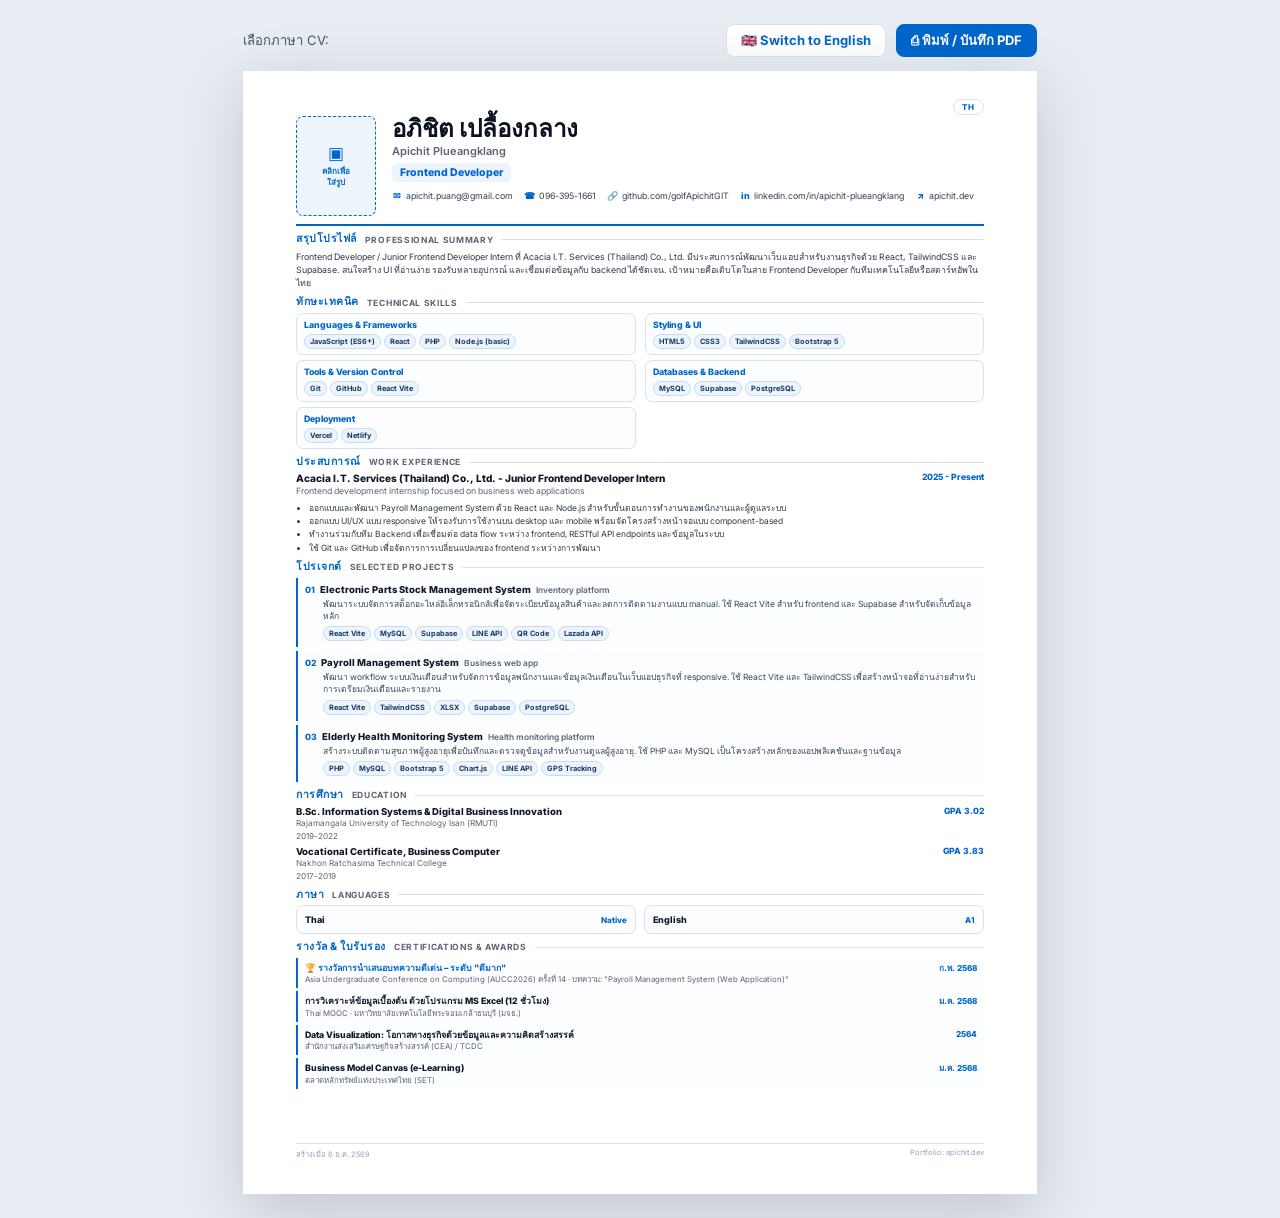
==== commit 4ab362d0: "feat: add certifications section and optimize A4 layout" ====
--- a/cv-print.html
+++ b/cv-print.html
@@ -379,6 +379,46 @@
     font-weight: 800;
   }
 
+.cert-list { display: grid; gap: 4px; }
+
+.cert-item {
+  display: flex;
+  justify-content: space-between;
+  align-items: flex-start;
+  gap: 8px;
+  padding: 5px 7px;
+  border-left: 2px solid var(--accent);
+  background: #fbfdff;
+}
+
+.cert-left { flex: 1; min-width: 0; }
+
+.cert-name {
+  color: #111827;
+  font-size: 9.2px;
+  font-weight: 800;
+  line-height: 1.3;
+}
+
+.cert-name.award {
+  color: var(--accent);
+}
+
+.cert-issuer {
+  color: var(--muted);
+  font-size: 8.2px;
+  margin-top: 1px;
+  line-height: 1.3;
+}
+
+.cert-year {
+  color: var(--accent);
+  font-size: 8.2px;
+  font-weight: 800;
+  white-space: nowrap;
+  flex-shrink: 0;
+}
+
   .cv-footer {
     position: absolute;
     left: 14mm;
@@ -408,6 +448,22 @@
     .photo-icon, .photo-placeholder-text { display: none; }
     * { print-color-adjust: exact; -webkit-print-color-adjust: exact; }
   }
+
+/* A4 fit overrides */
+.section { margin-top: 8px; }
+.summary-text { font-size: 8.8px; line-height: 1.5; }
+.bullet-list { font-size: 8.5px; line-height: 1.45; }
+.project-desc { font-size: 8.5px; line-height: 1.45; }
+.edu-degree-main { font-size: 9.5px; }
+.edu-degree-sub, .edu-detail { font-size: 8.2px; }
+.projects-grid { gap: 4px; }
+.edu-list { gap: 4px; }
+.cert-list { gap: 3px; }
+.cert-item { padding: 4px 7px; }
+.cert-name { font-size: 8.8px; }
+.cert-issuer { font-size: 7.8px; }
+.skills-grid { gap: 5px 9px; }
+.skill-group { padding: 5px 7px; }
 </style>
 </head>
 <body>
@@ -459,7 +515,7 @@
       <div class="section-line"></div>
     </div>
     <div class="summary-text" id="summary-body">
-      Frontend Developer ที่มุ่งสร้างเว็บแอปพลิเคชันด้วย React, JavaScript และ UI ที่ใช้งานง่ายสำหรับผู้ใช้จริง มีประสบการณ์พัฒนาระบบ Stock Management, Payroll Management และ Elderly Health Monitoring ที่เชื่อมต่อข้อมูลและรองรับงานธุรกิจหลายรูปแบบ เคยทำงานกับ RESTful API, Supabase, ฐานข้อมูล, Lazada API, LINE Bot และ GPS Tracking ตามขอบเขตของโปรเจกต์ที่พัฒนา ในการฝึกงานที่ Acacia I.T. Services (Thailand) Co., Ltd. ได้ร่วมงานกับทีม Backend เพื่อเชื่อมต่อข้อมูลระหว่างหน้าบ้านและระบบหลังบ้านให้ใช้งานได้ต่อเนื่อง สนใจพัฒนา UI ที่อ่านง่าย รองรับหลายอุปกรณ์ และช่วยให้ผู้ใช้ทำงานได้เร็วขึ้น เป้าหมายคือเติบโตในสาย Frontend Developer กับทีมเทคโนโลยีหรือสตาร์ทอัพในไทย
+      Frontend Developer / Junior Frontend Developer Intern ที่ Acacia I.T. Services (Thailand) Co., Ltd. มีประสบการณ์พัฒนาเว็บแอปสำหรับงานธุรกิจด้วย React, TailwindCSS และ Supabase. สนใจสร้าง UI ที่อ่านง่าย รองรับหลายอุปกรณ์ และเชื่อมต่อข้อมูลกับ backend ได้ชัดเจน. เป้าหมายคือเติบโตในสาย Frontend Developer กับทีมเทคโนโลยีหรือสตาร์ทอัพในไทย
     </div>
   </section>
 
@@ -509,10 +565,8 @@
       </div>
       <ul class="bullet-list" id="exp1-desc">
         <li>Designed and developed a Payroll Management System using React and Node.js for employee and administrator workflows.</li>
-        <li>Built frontend screens for employee data management, salary calculation flow, payslip generation, and Excel-based import/export.</li>
         <li>Implemented responsive UI/UX across desktop and mobile layouts with reusable component-based interface patterns.</li>
         <li>Collaborated with the backend team to connect frontend data flow with RESTful API endpoints and application data.</li>
-        <li>Tested and debugged API integration issues to keep payroll forms, tables, and generated outputs consistent with backend responses.</li>
         <li>Used Git and GitHub to manage frontend changes during development.</li>
       </ul>
     </div>
@@ -531,7 +585,7 @@
           <span class="project-name-main" id="p1-name-main">Electronic Parts Stock Management System</span>
           <span class="project-name-sub" id="p1-name-sub">Inventory platform</span>
         </div>
-        <div class="project-desc" id="p1-desc">Built a stock management system for electronic parts to help organize inventory data and reduce manual tracking work. The system uses React Vite for the frontend, MySQL/Supabase for data handling, and QR Code flows for item identification. LINE API supports notification use cases, while Lazada API integration adds a practical e-commerce connection for product and stock workflows.</div>
+        <div class="project-desc" id="p1-desc">Built an electronic parts stock management system to organize inventory data and reduce manual tracking. React Vite powers the frontend, while Supabase handles core data storage.</div>
         <div class="tech-stack"><span class="tech-tag">React Vite</span><span class="tech-tag">MySQL</span><span class="tech-tag">Supabase</span><span class="tech-tag">LINE API</span><span class="tech-tag">QR Code</span><span class="tech-tag">Lazada API</span></div>
       </div>
 
@@ -541,7 +595,7 @@
           <span class="project-name-main" id="p2-name-main">Payroll Management System</span>
           <span class="project-name-sub" id="p2-name-sub">Business web app</span>
         </div>
-        <div class="project-desc" id="p2-desc">Developed payroll workflows for managing employee payroll data through a responsive React Vite interface styled with TailwindCSS. The system supports XLSX-based data processing for payroll preparation and structured storage with Supabase/PostgreSQL. Its strongest technical focus is turning spreadsheet-based payroll inputs into cleaner web-based workflows and report-ready outputs.</div>
+        <div class="project-desc" id="p2-desc">Developed payroll workflows for managing employee and salary data in a responsive business web app. React Vite and TailwindCSS support a clean interface for payroll preparation and reporting.</div>
         <div class="tech-stack"><span class="tech-tag">React Vite</span><span class="tech-tag">TailwindCSS</span><span class="tech-tag">XLSX</span><span class="tech-tag">Supabase</span><span class="tech-tag">PostgreSQL</span></div>
       </div>
 
@@ -551,7 +605,7 @@
           <span class="project-name-main" id="p3-name-main">Elderly Health Monitoring System</span>
           <span class="project-name-sub" id="p3-name-sub">Health monitoring platform</span>
         </div>
-        <div class="project-desc" id="p3-desc">Created an elderly health monitoring system to record and review health information for senior care use cases. The platform uses PHP, MySQL, and Bootstrap 5 for the application structure, with Chart.js for visual health summaries. LINE API supports alert communication, while GPS Tracking provides a location-focused feature for monitoring and care coordination.</div>
+        <div class="project-desc" id="p3-desc">Created an elderly health monitoring system to record and review senior care information. PHP and MySQL provide the core application and database structure.</div>
         <div class="tech-stack"><span class="tech-tag">PHP</span><span class="tech-tag">MySQL</span><span class="tech-tag">Bootstrap 5</span><span class="tech-tag">Chart.js</span><span class="tech-tag">LINE API</span><span class="tech-tag">GPS Tracking</span></div>
       </div>
     </div>
@@ -604,6 +658,49 @@
       </div>
     </div>
   </section>
+
+<section class="section">
+  <div class="section-header">
+    <span class="section-title-main" id="sec-cert-main">รางวัล & ใบรับรอง</span>
+    <span class="section-title-sub" id="sec-cert-sub">Certifications & Awards</span>
+    <div class="section-line"></div>
+  </div>
+  <div class="cert-list">
+
+    <div class="cert-item">
+      <div class="cert-left">
+        <div class="cert-name award" id="cert1-name">🏆 Best Paper Presentation – "Very Good" Award</div>
+        <div class="cert-issuer" id="cert1-issuer">Asia Undergraduate Conference on Computing (AUCC2026), 14th Edition · Paper: "Payroll Management System (Web Application)"</div>
+      </div>
+      <div class="cert-year" id="cert1-year">Feb 2026</div>
+    </div>
+
+    <div class="cert-item">
+      <div class="cert-left">
+        <div class="cert-name" id="cert2-name">Introduction to Data Analytics using MS Excel (12 hrs)</div>
+        <div class="cert-issuer" id="cert2-issuer">Thai MOOC · King Mongkut's University of Technology Thonburi (KMUTT)</div>
+      </div>
+      <div class="cert-year" id="cert2-year">Jan 2025</div>
+    </div>
+
+    <div class="cert-item">
+      <div class="cert-left">
+        <div class="cert-name" id="cert3-name">Data Visualization: Business Opportunities with Data & Creative</div>
+        <div class="cert-issuer" id="cert3-issuer">Creative Economy Agency (CEA) / TCDC</div>
+      </div>
+      <div class="cert-year" id="cert3-year">2021</div>
+    </div>
+
+    <div class="cert-item">
+      <div class="cert-left">
+        <div class="cert-name" id="cert4-name">Business Model Canvas (e-Learning)</div>
+        <div class="cert-issuer" id="cert4-issuer">The Stock Exchange of Thailand (SET)</div>
+      </div>
+      <div class="cert-year" id="cert4-year">Jan 2025</div>
+    </div>
+
+  </div>
+</section>
 
   <footer class="cv-footer">
     <div class="footer-date" id="gen-date"></div>
@@ -625,7 +722,7 @@
     cvNameSub: 'Apichit Plueangklang',
     'sec-summary-main': 'สรุปโปรไฟล์',
     'sec-summary-sub': 'Professional Summary',
-    'summary-body': 'Frontend Developer ที่มุ่งสร้างเว็บแอปพลิเคชันด้วย React, JavaScript และ UI ที่ใช้งานง่ายสำหรับผู้ใช้จริง มีประสบการณ์พัฒนาระบบ Stock Management, Payroll Management และ Elderly Health Monitoring ที่เชื่อมต่อข้อมูลและรองรับงานธุรกิจหลายรูปแบบ เคยทำงานกับ RESTful API, Supabase, ฐานข้อมูล, Lazada API, LINE Bot และ GPS Tracking ตามขอบเขตของโปรเจกต์ที่พัฒนา ในการฝึกงานที่ Acacia I.T. Services (Thailand) Co., Ltd. ได้ร่วมงานกับทีม Backend เพื่อเชื่อมต่อข้อมูลระหว่างหน้าบ้านและระบบหลังบ้านให้ใช้งานได้ต่อเนื่อง สนใจพัฒนา UI ที่อ่านง่าย รองรับหลายอุปกรณ์ และช่วยให้ผู้ใช้ทำงานได้เร็วขึ้น เป้าหมายคือเติบโตในสาย Frontend Developer กับทีมเทคโนโลยีหรือสตาร์ทอัพในไทย',
+    'summary-body': 'Frontend Developer / Junior Frontend Developer Intern ที่ Acacia I.T. Services (Thailand) Co., Ltd. มีประสบการณ์พัฒนาเว็บแอปสำหรับงานธุรกิจด้วย React, TailwindCSS และ Supabase. สนใจสร้าง UI ที่อ่านง่าย รองรับหลายอุปกรณ์ และเชื่อมต่อข้อมูลกับ backend ได้ชัดเจน. เป้าหมายคือเติบโตในสาย Frontend Developer กับทีมเทคโนโลยีหรือสตาร์ทอัพในไทย',
     'sec-skills-main': 'ทักษะเทคนิค',
     'sec-skills-sub': 'Technical Skills',
     'skill-cat-1': 'Languages & Frameworks',
@@ -638,18 +735,18 @@
     'exp1-title-main': 'Acacia I.T. Services (Thailand) Co., Ltd. - Junior Frontend Developer Intern',
     'exp1-title-sub': 'Frontend development internship focused on business web applications',
     'exp1-period': '2025 - Present',
-    'exp1-desc': '<li>ออกแบบและพัฒนา Payroll Management System ด้วย React และ Node.js สำหรับขั้นตอนการทำงานของพนักงานและผู้ดูแลระบบ</li><li>พัฒนาหน้าจอสำหรับจัดการข้อมูลพนักงาน ขั้นตอนคำนวณเงินเดือน การสร้างสลิปเงินเดือน และการนำเข้า/ส่งออกข้อมูลผ่าน Excel</li><li>ออกแบบ UI/UX แบบ responsive ให้รองรับการใช้งานบน desktop และ mobile พร้อมจัดโครงสร้างหน้าจอแบบ component-based</li><li>ทำงานร่วมกับทีม Backend เพื่อเชื่อมต่อ data flow ระหว่าง frontend, RESTful API endpoints และข้อมูลในระบบ</li><li>ทดสอบและ debug ปัญหาการเชื่อมต่อ API เพื่อให้ฟอร์ม ตารางข้อมูล และผลลัพธ์ที่สร้างขึ้นสอดคล้องกับข้อมูลจาก backend</li><li>ใช้ Git และ GitHub เพื่อจัดการการเปลี่ยนแปลงของ frontend ระหว่างการพัฒนา</li>',
+    'exp1-desc': '<li>ออกแบบและพัฒนา Payroll Management System ด้วย React และ Node.js สำหรับขั้นตอนการทำงานของพนักงานและผู้ดูแลระบบ</li><li>ออกแบบ UI/UX แบบ responsive ให้รองรับการใช้งานบน desktop และ mobile พร้อมจัดโครงสร้างหน้าจอแบบ component-based</li><li>ทำงานร่วมกับทีม Backend เพื่อเชื่อมต่อ data flow ระหว่าง frontend, RESTful API endpoints และข้อมูลในระบบ</li><li>ใช้ Git และ GitHub เพื่อจัดการการเปลี่ยนแปลงของ frontend ระหว่างการพัฒนา</li>',
     'sec-projects-main': 'โปรเจกต์',
     'sec-projects-sub': 'Selected Projects',
     'p1-name-main': 'Electronic Parts Stock Management System',
     'p1-name-sub': 'Inventory platform',
-    'p1-desc': 'พัฒนาระบบจัดการสต็อกอะไหล่อิเล็กทรอนิกส์เพื่อช่วยจัดระเบียบข้อมูลสินค้าและลดการติดตามงานแบบ manual ระบบใช้ React Vite สำหรับ frontend และใช้ MySQL/Supabase ในการจัดการข้อมูล รองรับ QR Code สำหรับระบุรายการสินค้าและช่วยให้การค้นหาข้อมูลทำได้เร็วขึ้น จุดเด่นทางเทคนิคคือการเชื่อมต่อ LINE API สำหรับการแจ้งเตือน และ Lazada API เพื่อรองรับ workflow ที่เกี่ยวข้องกับสินค้าและสต็อกออนไลน์',
+    'p1-desc': 'พัฒนาระบบจัดการสต็อกอะไหล่อิเล็กทรอนิกส์เพื่อจัดระเบียบข้อมูลสินค้าและลดการติดตามงานแบบ manual. ใช้ React Vite สำหรับ frontend และ Supabase สำหรับจัดเก็บข้อมูลหลัก',
     'p2-name-main': 'Payroll Management System',
     'p2-name-sub': 'Business web app',
-    'p2-desc': 'พัฒนา workflow ระบบเงินเดือนสำหรับจัดการข้อมูลพนักงานและข้อมูลเงินเดือนผ่านหน้าจอ React Vite ที่ออกแบบให้ responsive ด้วย TailwindCSS ระบบรองรับการประมวลผลข้อมูลจากไฟล์ XLSX เพื่อช่วยเตรียมข้อมูลเงินเดือนและจัดเก็บข้อมูลอย่างเป็นระบบด้วย Supabase/PostgreSQL จุดเด่นคือการเปลี่ยนงานเงินเดือนที่อิงไฟล์ spreadsheet ให้เป็นขั้นตอนบนเว็บที่ใช้งานง่ายและพร้อมสร้างผลลัพธ์สำหรับรายงาน',
+    'p2-desc': 'พัฒนา workflow ระบบเงินเดือนสำหรับจัดการข้อมูลพนักงานและข้อมูลเงินเดือนในเว็บแอปธุรกิจที่ responsive. ใช้ React Vite และ TailwindCSS เพื่อสร้างหน้าจอที่อ่านง่ายสำหรับการเตรียมเงินเดือนและรายงาน',
     'p3-name-main': 'Elderly Health Monitoring System',
     'p3-name-sub': 'Health monitoring platform',
-    'p3-desc': 'สร้างระบบติดตามสุขภาพผู้สูงอายุเพื่อบันทึกและตรวจดูข้อมูลสุขภาพสำหรับงานดูแลผู้สูงอายุ ระบบใช้ PHP, MySQL และ Bootstrap 5 เป็นโครงสร้างหลักของแอปพลิเคชัน พร้อมใช้ Chart.js เพื่อแสดงสรุปข้อมูลสุขภาพในรูปแบบกราฟ LINE API ช่วยรองรับการสื่อสารแจ้งเตือน และ GPS Tracking เป็นฟีเจอร์ด้านตำแหน่งสำหรับการติดตามและประสานงานดูแล',
+    'p3-desc': 'สร้างระบบติดตามสุขภาพผู้สูงอายุเพื่อบันทึกและตรวจดูข้อมูลสำหรับงานดูแลผู้สูงอายุ. ใช้ PHP และ MySQL เป็นโครงสร้างหลักของแอปพลิเคชันและฐานข้อมูล',
     'sec-edu-main': 'การศึกษา',
     'sec-edu-sub': 'Education',
     'edu1-degree': 'B.Sc. Information Systems & Digital Business Innovation',
@@ -663,6 +760,20 @@
     'lang1-name': 'Thai',
     'lang1-level': 'Native',
     'lang2-name': 'English',
+    'sec-cert-main': 'รางวัล & ใบรับรอง',
+    'sec-cert-sub': 'Certifications & Awards',
+    'cert1-name': '🏆 รางวัลการนำเสนอบทความดีเด่น – ระดับ "ดีมาก"',
+    'cert1-issuer': 'Asia Undergraduate Conference on Computing (AUCC2026) ครั้งที่ 14 · บทความ: "Payroll Management System (Web Application)"',
+    'cert1-year': 'ก.พ. 2568',
+    'cert2-name': 'การวิเคราะห์ข้อมูลเบื้องต้น ด้วยโปรแกรม MS Excel (12 ชั่วโมง)',
+    'cert2-issuer': 'Thai MOOC · มหาวิทยาลัยเทคโนโลยีพระจอมเกล้าธนบุรี (มจธ.)',
+    'cert2-year': 'ม.ค. 2568',
+    'cert3-name': 'Data Visualization: โอกาสทางธุรกิจด้วยข้อมูลและความคิดสร้างสรรค์',
+    'cert3-issuer': 'สำนักงานส่งเสริมเศรษฐกิจสร้างสรรค์ (CEA) / TCDC',
+    'cert3-year': '2564',
+    'cert4-name': 'Business Model Canvas (e-Learning)',
+    'cert4-issuer': 'ตลาดหลักทรัพย์แห่งประเทศไทย (SET)',
+    'cert4-year': 'ม.ค. 2568',
     datePrefix: 'สร้างเมื่อ',
     dateLocale: 'th-TH'
   },
@@ -678,7 +789,7 @@
     cvNameSub: 'อภิชิต เปลื้องกลาง',
     'sec-summary-main': 'Professional Summary',
     'sec-summary-sub': 'Recruiter Focus',
-    'summary-body': 'Frontend Developer with hands-on experience building React applications, responsive UI/UX, and practical business workflows for real users. Developed systems across stock management, payroll management, and elderly health monitoring, giving me exposure to inventory data, payroll processes, and health record interfaces. Worked with RESTful API collaboration, Supabase/database workflows, Lazada API, LINE Bot notifications, QR Code flows, and GPS Tracking within existing project scopes. As a Junior Frontend Developer Intern at Acacia I.T. Services (Thailand), I collaborated with the backend team to connect frontend interfaces with application data and API responses. I focus on clear screens, responsive layouts, and frontend work that helps users complete tasks efficiently. My career goal is to continue growing as a Frontend Developer in a Thai tech company or startup environment.',
+    'summary-body': 'Frontend Developer / Junior Frontend Developer Intern at Acacia I.T. Services (Thailand), building business web applications with React, TailwindCSS, and Supabase. I focus on clear, responsive UI and practical frontend data flows with backend teams. My career goal is to grow as a Frontend Developer in a Thai tech company or startup environment.',
     'sec-skills-main': 'Technical Skills',
     'sec-skills-sub': 'Core Stack',
     'skill-cat-1': 'Languages & Frameworks',
@@ -691,18 +802,18 @@
     'exp1-title-main': 'Acacia I.T. Services (Thailand) Co., Ltd. - Junior Frontend Developer Intern',
     'exp1-title-sub': 'Frontend development internship focused on business web applications',
     'exp1-period': '2025 - Present',
-    'exp1-desc': '<li>Designed and developed a Payroll Management System using React and Node.js for employee and administrator workflows.</li><li>Built frontend screens for employee data management, salary calculation flow, payslip generation, and Excel-based import/export.</li><li>Implemented responsive UI/UX across desktop and mobile layouts with reusable component-based interface patterns.</li><li>Collaborated with the backend team to connect frontend data flow with RESTful API endpoints and application data.</li><li>Tested and debugged API integration issues to keep payroll forms, tables, and generated outputs consistent with backend responses.</li><li>Used Git and GitHub to manage frontend changes during development.</li>',
+    'exp1-desc': '<li>Designed and developed a Payroll Management System using React and Node.js for employee and administrator workflows.</li><li>Implemented responsive UI/UX across desktop and mobile layouts with reusable component-based interface patterns.</li><li>Collaborated with the backend team to connect frontend data flow with RESTful API endpoints and application data.</li><li>Used Git and GitHub to manage frontend changes during development.</li>',
     'sec-projects-main': 'Projects',
     'sec-projects-sub': 'Selected Work',
     'p1-name-main': 'Electronic Parts Stock Management System',
     'p1-name-sub': 'Inventory platform',
-    'p1-desc': 'Built a stock management system for electronic parts to help organize inventory data and reduce manual tracking work. The system uses React Vite for the frontend, MySQL/Supabase for data handling, and QR Code flows for item identification. LINE API supports notification use cases, while Lazada API integration adds a practical e-commerce connection for product and stock workflows.',
+    'p1-desc': 'Built an electronic parts stock management system to organize inventory data and reduce manual tracking. React Vite powers the frontend, while Supabase handles core data storage.',
     'p2-name-main': 'Payroll Management System',
     'p2-name-sub': 'Business web app',
-    'p2-desc': 'Developed payroll workflows for managing employee payroll data through a responsive React Vite interface styled with TailwindCSS. The system supports XLSX-based data processing for payroll preparation and structured storage with Supabase/PostgreSQL. Its strongest technical focus is turning spreadsheet-based payroll inputs into cleaner web-based workflows and report-ready outputs.',
+    'p2-desc': 'Developed payroll workflows for managing employee and salary data in a responsive business web app. React Vite and TailwindCSS support a clean interface for payroll preparation and reporting.',
     'p3-name-main': 'Elderly Health Monitoring System',
     'p3-name-sub': 'Health monitoring platform',
-    'p3-desc': 'Created an elderly health monitoring system to record and review health information for senior care use cases. The platform uses PHP, MySQL, and Bootstrap 5 for the application structure, with Chart.js for visual health summaries. LINE API supports alert communication, while GPS Tracking provides a location-focused feature for monitoring and care coordination.',
+    'p3-desc': 'Created an elderly health monitoring system to record and review senior care information. PHP and MySQL provide the core application and database structure.',
     'sec-edu-main': 'Education',
     'sec-edu-sub': 'Academic Background',
     'edu1-degree': 'B.Sc. Information Systems & Digital Business Innovation',
@@ -716,6 +827,20 @@
     'lang1-name': 'Thai',
     'lang1-level': 'Native',
     'lang2-name': 'English',
+    'sec-cert-main': 'Certifications & Awards',
+    'sec-cert-sub': 'Recognition & Training',
+    'cert1-name': '🏆 Best Paper Presentation – "Very Good" Award',
+    'cert1-issuer': 'Asia Undergraduate Conference on Computing (AUCC2026), 14th Edition · Paper: "Payroll Management System (Web Application)"',
+    'cert1-year': 'Feb 2026',
+    'cert2-name': 'Introduction to Data Analytics using MS Excel (12 hrs)',
+    'cert2-issuer': "Thai MOOC · King Mongkut's University of Technology Thonburi (KMUTT)",
+    'cert2-year': 'Jan 2025',
+    'cert3-name': 'Data Visualization: Business Opportunities with Data & Creative',
+    'cert3-issuer': 'Creative Economy Agency (CEA) / TCDC',
+    'cert3-year': '2021',
+    'cert4-name': 'Business Model Canvas (e-Learning)',
+    'cert4-issuer': 'The Stock Exchange of Thailand (SET)',
+    'cert4-year': 'Jan 2025',
     datePrefix: 'Generated on',
     dateLocale: 'en-GB'
   }
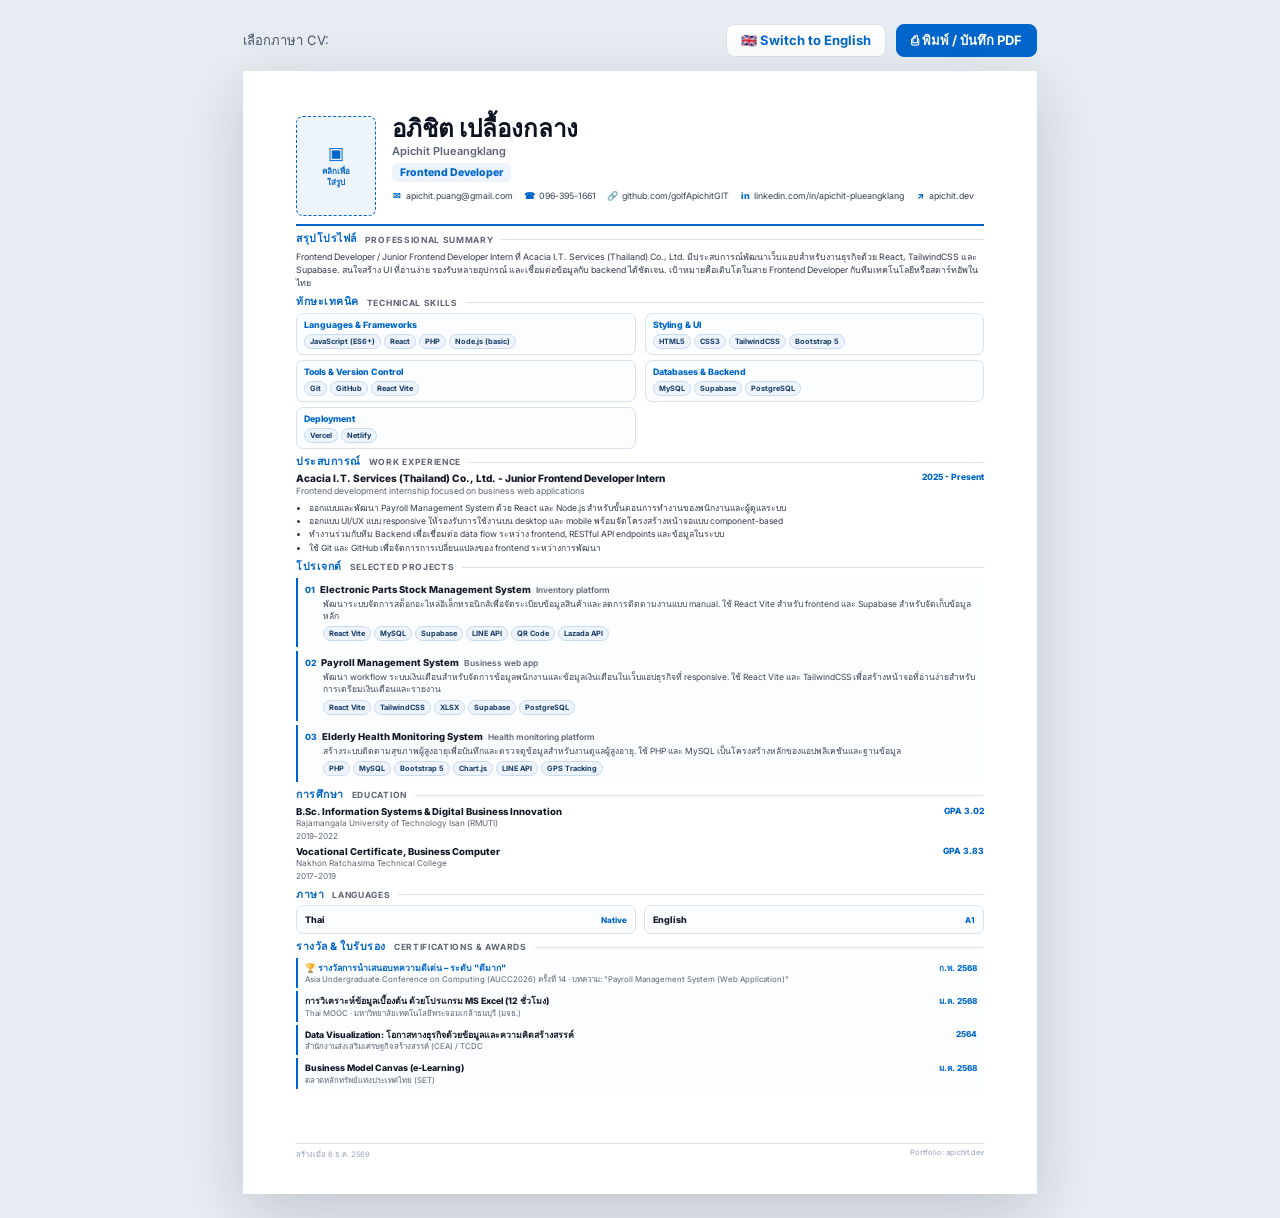
==== commit cfacc546: "fix: render HTML tags in lang toggle by replacing textContent with innerHTML" ====
--- a/cv-print.html
+++ b/cv-print.html
@@ -482,7 +482,6 @@
 </div>
 
 <main class="page" id="cvPage">
-  <div class="lang-badge" id="langBadge">TH</div>
 
   <header class="header">
     <label class="photo-wrap" title="Click to upload photo">
@@ -716,7 +715,6 @@
     langBtnFlag: '🇬🇧',
     langBtnLabel: 'Switch to English',
     printLabel: 'พิมพ์ / บันทึก PDF',
-    langBadge: 'TH',
     photoHint: 'คลิกเพื่อ<br>ใส่รูป',
     cvName: 'อภิชิต เปลื้องกลาง',
     cvNameSub: 'Apichit Plueangklang',
@@ -783,7 +781,6 @@
     langBtnFlag: '🇹🇭',
     langBtnLabel: 'Switch to Thai',
     printLabel: 'Print / Save PDF',
-    langBadge: 'EN',
     photoHint: 'Click to<br>upload photo',
     cvName: 'Apichit Plueangklang',
     cvNameSub: 'อภิชิต เปลื้องกลาง',
@@ -864,7 +861,7 @@
     document.title = t.pageTitle;
     document.documentElement.lang = lang === 'th' ? 'th' : 'en';
 
-    ['toolbarHint','langBadge','photoHint','cvName','cvNameSub'].forEach(key => {
+    ['toolbarHint','photoHint','cvName','cvNameSub'].forEach(key => {
       const id = key === 'toolbarHint' ? 'toolbar-hint' : key;
       setElementContent(id, t[key]);
     });
